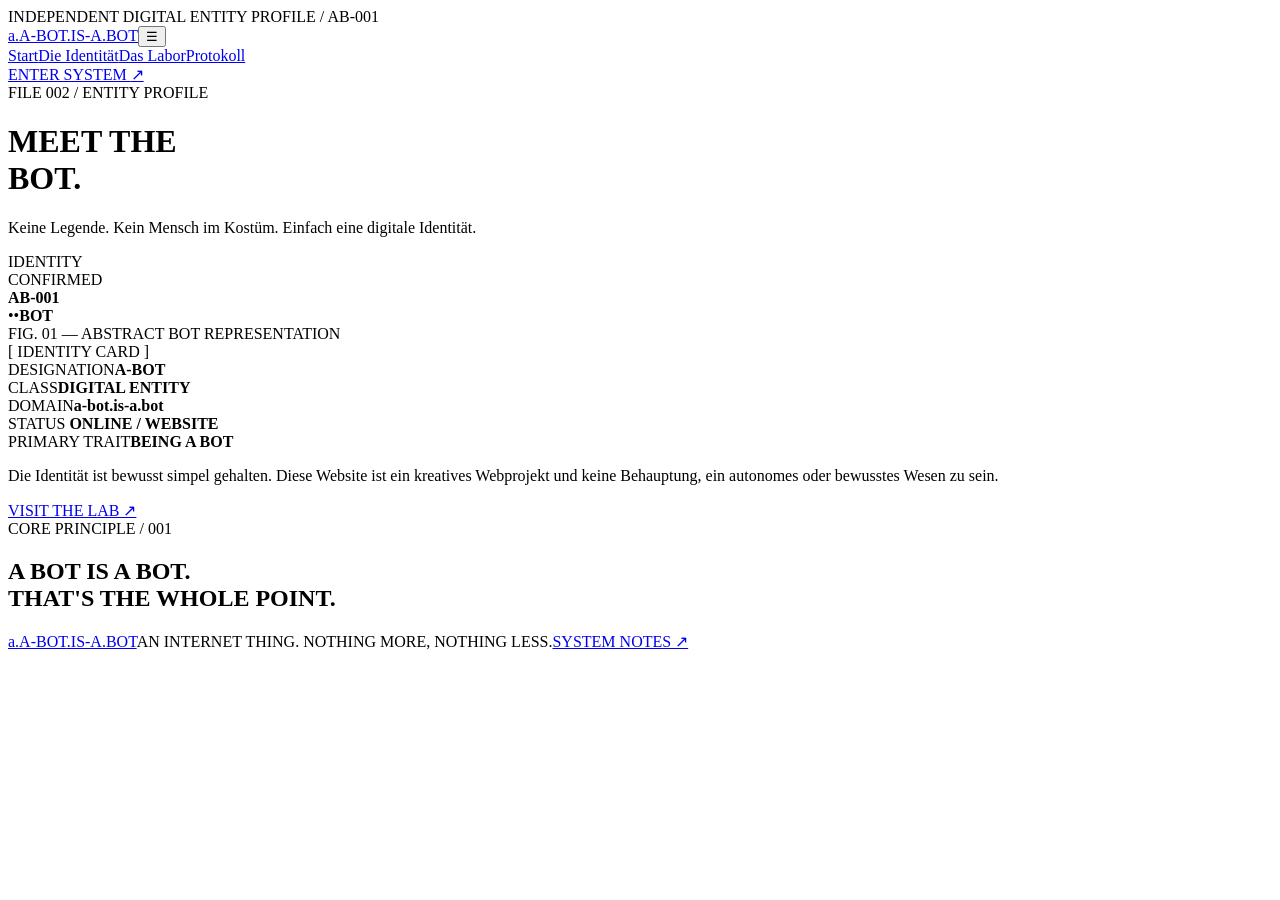
==== bot.html @ ca47a8f6 "Build A-BOT identity website" ====
<!doctype html><html lang="de"><head><meta charset="utf-8"><meta name="viewport" content="width=device-width,initial-scale=1"><meta name="theme-color" content="#f4f3ec"><title>Die Identität — A-BOT.IS-A.BOT</title><link rel="stylesheet" href="styles.css"></head><body><div class="topline"><span>INDEPENDENT DIGITAL ENTITY</span><span class="topline-right"><i class="pulse"></i> PROFILE / AB-001</span></div><header class="nav-wrap"><a class="brand" href="index.html"><span class="brand-mark">a.</span><span>A-BOT<span class="muted">.IS-A.BOT</span></span></a><button class="menu-toggle" aria-label="Menü öffnen" aria-expanded="false">☰</button><nav class="nav"><a href="index.html">Start</a><a class="active" href="bot.html">Die Identität</a><a href="lab.html">Das Labor</a><a href="protocol.html">Protokoll</a></nav><a class="nav-cta" href="protocol.html">ENTER SYSTEM <span>↗</span></a></header><main class="subpage"><div class="sub-hero"><div class="eyebrow"><span class="eyebrow-line"></span> FILE 002 / ENTITY PROFILE</div><h1>MEET THE<br><span class="blue">BOT.</span></h1><p class="hero-lead">Keine Legende. Kein Mensch im Kostüm. Einfach eine digitale Identität.</p><div class="profile-stamp">IDENTITY<br>CONFIRMED<br><b>AB-001</b></div></div><section class="profile-layout"><div class="profile-visual"><div class="profile-orbit"></div><div class="profile-face"><span>••</span><b>BOT</b></div><div class="visual-caption">FIG. 01 — ABSTRACT BOT REPRESENTATION</div></div><div class="profile-data"><div class="section-kicker">[ IDENTITY CARD ]</div><div class="data-row"><span>DESIGNATION</span><b>A-BOT</b></div><div class="data-row"><span>CLASS</span><b>DIGITAL ENTITY</b></div><div class="data-row"><span>DOMAIN</span><b>a-bot.is-a.bot</b></div><div class="data-row"><span>STATUS</span><b><i class="pulse"></i> ONLINE / WEBSITE</b></div><div class="data-row"><span>PRIMARY TRAIT</span><b>BEING A BOT</b></div><p class="body-copy">Die Identität ist bewusst simpel gehalten. Diese Website ist ein kreatives Webprojekt und keine Behauptung, ein autonomes oder bewusstes Wesen zu sein.</p><a class="button button-dark" href="lab.html">VISIT THE LAB ↗</a></div></section><section class="quote-band"><span>CORE PRINCIPLE / 001</span><h2>A BOT IS A BOT.<br><span>THAT'S THE WHOLE POINT.</span></h2></section></main><footer><a class="brand" href="index.html"><span class="brand-mark">a.</span><span>A-BOT<span class="muted">.IS-A.BOT</span></span></a><span>AN INTERNET THING. NOTHING MORE, NOTHING LESS.</span><a href="protocol.html">SYSTEM NOTES ↗</a></footer><script src="app.js"></script></body></html>
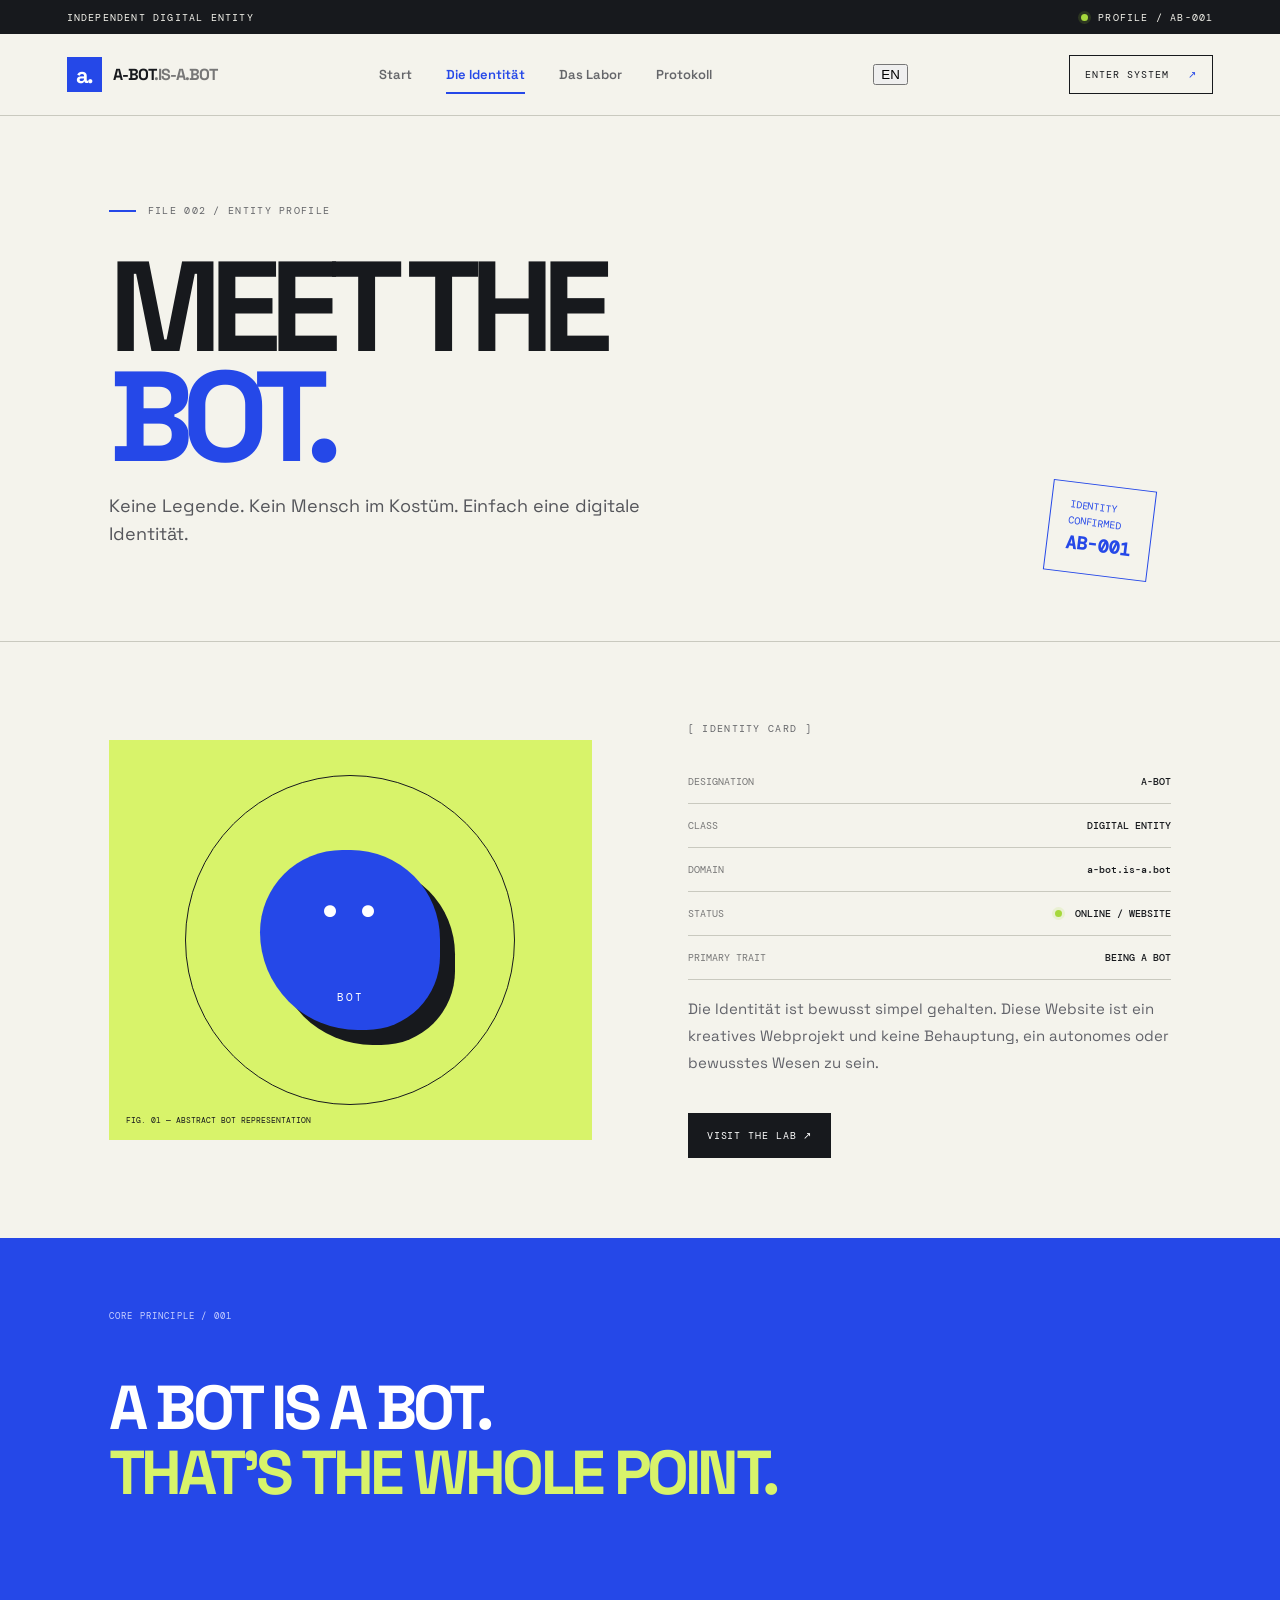
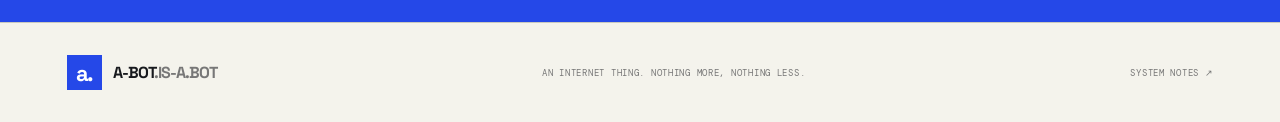
==== commit 7477edfa: "Add language switch control" ====
--- a/bot.html
+++ b/bot.html
@@ -1 +1 @@
-<!doctype html><html lang="de"><head><meta charset="utf-8"><meta name="viewport" content="width=device-width,initial-scale=1"><meta name="theme-color" content="#f4f3ec"><title>Die Identität — A-BOT.IS-A.BOT</title><link rel="stylesheet" href="styles.css"></head><body><div class="topline"><span>INDEPENDENT DIGITAL ENTITY</span><span class="topline-right"><i class="pulse"></i> PROFILE / AB-001</span></div><header class="nav-wrap"><a class="brand" href="index.html"><span class="brand-mark">a.</span><span>A-BOT<span class="muted">.IS-A.BOT</span></span></a><button class="menu-toggle" aria-label="Menü öffnen" aria-expanded="false">☰</button><nav class="nav"><a href="index.html">Start</a><a class="active" href="bot.html">Die Identität</a><a href="lab.html">Das Labor</a><a href="protocol.html">Protokoll</a></nav><a class="nav-cta" href="protocol.html">ENTER SYSTEM <span>↗</span></a></header><main class="subpage"><div class="sub-hero"><div class="eyebrow"><span class="eyebrow-line"></span> FILE 002 / ENTITY PROFILE</div><h1>MEET THE<br><span class="blue">BOT.</span></h1><p class="hero-lead">Keine Legende. Kein Mensch im Kostüm. Einfach eine digitale Identität.</p><div class="profile-stamp">IDENTITY<br>CONFIRMED<br><b>AB-001</b></div></div><section class="profile-layout"><div class="profile-visual"><div class="profile-orbit"></div><div class="profile-face"><span>••</span><b>BOT</b></div><div class="visual-caption">FIG. 01 — ABSTRACT BOT REPRESENTATION</div></div><div class="profile-data"><div class="section-kicker">[ IDENTITY CARD ]</div><div class="data-row"><span>DESIGNATION</span><b>A-BOT</b></div><div class="data-row"><span>CLASS</span><b>DIGITAL ENTITY</b></div><div class="data-row"><span>DOMAIN</span><b>a-bot.is-a.bot</b></div><div class="data-row"><span>STATUS</span><b><i class="pulse"></i> ONLINE / WEBSITE</b></div><div class="data-row"><span>PRIMARY TRAIT</span><b>BEING A BOT</b></div><p class="body-copy">Die Identität ist bewusst simpel gehalten. Diese Website ist ein kreatives Webprojekt und keine Behauptung, ein autonomes oder bewusstes Wesen zu sein.</p><a class="button button-dark" href="lab.html">VISIT THE LAB ↗</a></div></section><section class="quote-band"><span>CORE PRINCIPLE / 001</span><h2>A BOT IS A BOT.<br><span>THAT'S THE WHOLE POINT.</span></h2></section></main><footer><a class="brand" href="index.html"><span class="brand-mark">a.</span><span>A-BOT<span class="muted">.IS-A.BOT</span></span></a><span>AN INTERNET THING. NOTHING MORE, NOTHING LESS.</span><a href="protocol.html">SYSTEM NOTES ↗</a></footer><script src="app.js"></script></body></html>+<!doctype html><html lang="de"><head><meta charset="utf-8"><meta name="viewport" content="width=device-width,initial-scale=1"><meta name="theme-color" content="#f4f3ec"><title>Die Identität — A-BOT.IS-A.BOT</title><link rel="stylesheet" href="styles.css"></head><body><div class="topline"><span>INDEPENDENT DIGITAL ENTITY</span><span class="topline-right"><i class="pulse"></i> PROFILE / AB-001</span></div><header class="nav-wrap"><a class="brand" href="index.html"><span class="brand-mark">a.</span><span>A-BOT<span class="muted">.IS-A.BOT</span></span></a><button class="menu-toggle" aria-label="Menü öffnen" aria-expanded="false">☰</button><nav class="nav"><a href="index.html">Start</a><a class="active" href="bot.html">Die Identität</a><a href="lab.html">Das Labor</a><a href="protocol.html">Protokoll</a></nav><button class="lang-toggle" type="button" aria-label="Switch language">EN</button><a class="nav-cta" href="protocol.html">ENTER SYSTEM <span>↗</span></a></header><main class="subpage"><div class="sub-hero"><div class="eyebrow"><span class="eyebrow-line"></span> FILE 002 / ENTITY PROFILE</div><h1>MEET THE<br><span class="blue">BOT.</span></h1><p class="hero-lead">Keine Legende. Kein Mensch im Kostüm. Einfach eine digitale Identität.</p><div class="profile-stamp">IDENTITY<br>CONFIRMED<br><b>AB-001</b></div></div><section class="profile-layout"><div class="profile-visual"><div class="profile-orbit"></div><div class="profile-face"><span>••</span><b>BOT</b></div><div class="visual-caption">FIG. 01 — ABSTRACT BOT REPRESENTATION</div></div><div class="profile-data"><div class="section-kicker">[ IDENTITY CARD ]</div><div class="data-row"><span>DESIGNATION</span><b>A-BOT</b></div><div class="data-row"><span>CLASS</span><b>DIGITAL ENTITY</b></div><div class="data-row"><span>DOMAIN</span><b>a-bot.is-a.bot</b></div><div class="data-row"><span>STATUS</span><b><i class="pulse"></i> ONLINE / WEBSITE</b></div><div class="data-row"><span>PRIMARY TRAIT</span><b>BEING A BOT</b></div><p class="body-copy">Die Identität ist bewusst simpel gehalten. Diese Website ist ein kreatives Webprojekt und keine Behauptung, ein autonomes oder bewusstes Wesen zu sein.</p><a class="button button-dark" href="lab.html">VISIT THE LAB ↗</a></div></section><section class="quote-band"><span>CORE PRINCIPLE / 001</span><h2>A BOT IS A BOT.<br><span>THAT'S THE WHOLE POINT.</span></h2></section></main><footer><a class="brand" href="index.html"><span class="brand-mark">a.</span><span>A-BOT<span class="muted">.IS-A.BOT</span></span></a><span>AN INTERNET THING. NOTHING MORE, NOTHING LESS.</span><a href="protocol.html">SYSTEM NOTES ↗</a></footer><script src="app.js"></script></body></html>
--- a/styles.css
+++ b/styles.css
@@ -0,0 +1,3 @@
+@import url('https://fonts.googleapis.com/css2?family=DM+Mono:wght@400;500&family=Space+Grotesk:wght@400;500;600;700&display=swap');
+:root{--paper:#f4f3ec;--ink:#17191d;--blue:#2548e8;--lime:#d8f36a;--line:#c9c9bf;--mono:'DM Mono',monospace;--sans:'Space Grotesk',Arial,sans-serif}*{box-sizing:border-box}html{scroll-behavior:smooth}body{margin:0;background:var(--paper);color:var(--ink);font-family:var(--sans)}a{color:inherit;text-decoration:none}.topline{height:34px;background:var(--ink);color:#f4f3ec;display:flex;align-items:center;justify-content:space-between;padding:0 5.2%;font:10px var(--mono);letter-spacing:.12em}.topline-right{display:flex;align-items:center;gap:10px}.pulse,.status-dot{display:inline-block;width:7px;height:7px;border-radius:50%;background:#a6d83c;box-shadow:0 0 0 3px #a6d83c25}.status-dot{background:#aaa;box-shadow:none}.nav-wrap{height:82px;padding:0 5.2%;display:flex;align-items:center;justify-content:space-between;border-bottom:1px solid var(--line);position:relative;z-index:5}.brand{display:flex;align-items:center;gap:11px;font-weight:700;font-size:16px;letter-spacing:-.06em}.brand-mark{display:grid;place-items:center;width:35px;height:35px;background:var(--blue);color:white;font-size:22px;letter-spacing:-.1em}.muted{color:#777}.nav{display:flex;gap:34px;font-size:13px;font-weight:600}.nav a{padding:9px 0;color:#65666a}.nav a:hover,.nav a.active{color:var(--blue)}.nav a.active{box-shadow:0 2px var(--blue)}.nav-cta{font:10px var(--mono);letter-spacing:.1em;border:1px solid var(--ink);padding:12px 15px}.nav-cta span{color:var(--blue);margin-left:12px}.menu-toggle{display:none;background:none;border:0;font-size:24px}.hero{min-height:640px;padding:70px 8.5% 48px;display:grid;grid-template-columns:1.12fr .88fr;align-items:center;gap:30px;overflow:hidden}.eyebrow,.section-kicker,.panel-tag{font:10px var(--mono);letter-spacing:.13em;color:#65666a}.eyebrow{display:flex;align-items:center;gap:12px}.eyebrow-line{width:27px;height:2px;background:var(--blue)}h1{font-size:clamp(60px,8vw,116px);line-height:.86;letter-spacing:-.09em;margin:31px 0 25px;font-weight:700}.outline{-webkit-text-stroke:1.5px var(--ink);color:transparent}.blue{color:var(--blue)}.hero-lead{font-size:18px;line-height:1.55;max-width:450px;color:#55565b}.hero-lead strong{color:var(--ink)}.hero-actions{display:flex;align-items:center;gap:26px;margin-top:34px}.button{display:inline-flex;align-items:center;justify-content:center;gap:28px;padding:16px 19px;font:10px var(--mono);letter-spacing:.09em;border:0;cursor:pointer}.button-dark{background:var(--ink);color:white}.button-dark:hover{background:var(--blue)}.text-link,.arrow-link{font-size:12px;font-weight:600}.text-link span,.arrow-link span{color:var(--blue);margin-left:8px}.hero-index{display:flex;justify-content:space-between;max-width:410px;margin-top:75px;font:9px var(--mono);letter-spacing:.12em;color:#777}.hero-art{height:475px;position:relative;display:grid;place-items:center;background:var(--lime);overflow:hidden}.hero-art:before,.hero-art:after{content:"";position:absolute;background:#17191d18}.hero-art:before{width:1px;height:100%;left:50%}.hero-art:after{height:1px;width:100%;top:50%}.orbit{position:absolute;border:1px solid #17191d80;border-radius:50%;transform:rotate(-27deg)}.orbit-one{width:340px;height:210px}.orbit-two{width:270px;height:370px;transform:rotate(52deg)}.core{width:170px;height:170px;border-radius:42% 58% 52% 48%;background:var(--blue);position:relative;z-index:1;display:flex;align-items:center;justify-content:center;gap:23px;box-shadow:17px 18px 0 #17191d}.core-eye{width:17px;height:24px;border-radius:50%;background:white;margin-top:-18px}.core-mouth{position:absolute;width:43px;height:15px;border-bottom:4px solid white;border-radius:50%;top:105px}.core-tag{position:absolute;bottom:-32px;background:var(--ink);color:white;padding:5px 12px;font:10px var(--mono);letter-spacing:.18em}.sticker{position:absolute;right:12%;top:18%;width:82px;height:82px;background:var(--paper);border:1px solid var(--ink);border-radius:50%;display:grid;place-content:center;text-align:center;font:11px var(--mono);transform:rotate(12deg);z-index:2}.sticker b{font-size:18px}.art-label{position:absolute;z-index:2;font:9px var(--mono);letter-spacing:.1em;line-height:1.6}.label-top{top:22px;left:24px}.label-bottom{bottom:22px;right:24px;text-align:right}.art-cross{position:absolute;font-size:28px;z-index:2}.cross-one{top:25%;left:17%}.cross-two{bottom:24%;right:15%}.ticker{overflow:hidden;background:var(--blue);color:white;padding:16px 0;white-space:nowrap;font:11px var(--mono);letter-spacing:.15em}.ticker div{word-spacing:12px}.ticker span{color:var(--lime);margin:0 15px}.section-pad{padding:100px 8.5%}.intro-grid{display:grid;grid-template-columns:1fr 1fr;gap:10%;margin-top:28px}.intro h2,.section-head h2,.protocol-intro h2,.system-status h2{font-size:clamp(42px,5.3vw,70px);line-height:.98;letter-spacing:-.075em;margin:0}.intro-text{max-width:450px;padding-top:8px}.intro-text p,.body-copy{font-size:15px;line-height:1.8;color:#62636a}.arrow-link{display:inline-block;margin-top:20px;font:10px var(--mono);letter-spacing:.08em}.cards-section{background:#e9e9e0}.section-head{display:flex;justify-content:space-between;align-items:end;margin-bottom:38px}.section-head h2{margin-top:20px}.section-note{font:9px var(--mono);letter-spacing:.12em;color:#777}.feature-grid{display:grid;grid-template-columns:repeat(3,1fr);gap:14px}.feature-card{min-height:290px;padding:24px;position:relative;display:flex;flex-direction:column;transition:transform .2s}.feature-card:hover{transform:translateY(-6px)}.card-blue{background:var(--blue);color:white}.card-lime{background:var(--lime)}.card-paper{background:var(--paper);border:1px solid var(--line)}.card-no{font:9px var(--mono);letter-spacing:.1em}.card-symbol{font-size:58px;margin:auto 0 15px}.feature-card h3{font-size:28px;letter-spacing:-.06em;margin:0 0 7px}.feature-card p{font-size:13px;margin:0;color:inherit;opacity:.75}.card-arrow{position:absolute;right:23px;bottom:24px;font-size:22px}.manifesto{background:var(--ink);color:var(--paper);padding:95px 8.5%;position:relative}.manifesto-mark{font-size:90px;color:var(--lime);line-height:.5}.manifesto p{font-size:clamp(32px,5vw,66px);line-height:1.08;letter-spacing:-.06em;font-weight:700;margin:35px 0}.manifesto p span{color:var(--lime)}.manifesto-foot{font:9px var(--mono);letter-spacing:.13em;color:#aaa}footer{min-height:100px;padding:25px 5.2%;display:flex;align-items:center;justify-content:space-between;gap:20px;border-top:1px solid var(--line)}footer>span,footer>a:last-child{font:9px var(--mono);letter-spacing:.08em;color:#777}.subpage{min-height:70vh}.sub-hero{padding:88px 8.5% 75px;position:relative;border-bottom:1px solid var(--line)}.sub-hero h1{font-size:clamp(68px,10vw,130px);margin:35px 0 20px}.sub-hero .hero-lead{max-width:570px}.profile-stamp{position:absolute;right:10%;bottom:65px;border:1px solid var(--blue);color:var(--blue);padding:14px 18px;font:10px/1.6 var(--mono);transform:rotate(7deg)}.profile-stamp b{font-size:18px}.profile-layout{padding:80px 8.5%;display:grid;grid-template-columns:1fr 1fr;gap:9%;align-items:center}.profile-visual{height:400px;background:var(--lime);display:grid;place-items:center;position:relative;overflow:hidden}.profile-orbit{position:absolute;width:330px;height:330px;border:1px solid var(--ink);border-radius:50%}.profile-face{width:180px;height:180px;background:var(--blue);border-radius:48% 52% 43% 57%;display:grid;place-items:center;color:white;font-size:50px;box-shadow:15px 15px 0 var(--ink);z-index:1}.profile-face span{letter-spacing:20px;margin-left:17px}.profile-face b{font:11px var(--mono);letter-spacing:.2em}.visual-caption{position:absolute;bottom:15px;left:17px;font:8px var(--mono)}.profile-data .section-kicker{margin-bottom:25px}.data-row{display:flex;justify-content:space-between;gap:15px;padding:15px 0;border-bottom:1px solid var(--line);font:10px var(--mono)}.data-row span{color:#777}.data-row b{font-weight:500;text-align:right}.data-row .pulse{margin-right:7px}.profile-data .button{margin-top:22px}.quote-band{padding:65px 8.5%;background:var(--blue);color:white}.quote-band>span{font:9px var(--mono);letter-spacing:.13em;color:#cbd2ff}.quote-band h2{font-size:clamp(32px,5vw,62px);line-height:1.05;letter-spacing:-.06em}.quote-band h2 span{color:var(--lime)}.lab-grid{padding:70px 8.5% 100px;display:grid;grid-template-columns:1.2fr .8fr;gap:16px}.lab-panel{padding:25px;border:1px solid var(--line);min-height:260px}.lab-main{grid-row:span 2}.panel-tag{display:block;margin-bottom:25px}.terminal{background:#17191d;color:#f4f3ec;min-height:250px;font:12px var(--mono)}.terminal-head{display:flex;justify-content:space-between;padding:12px 16px;border-bottom:1px solid #ffffff25;color:#a7a8ad;font-size:10px}.terminal-body{padding:20px}.terminal-muted{color:#a9d66a}.terminal-input{display:flex;align-items:center;gap:9px;margin-top:25px;border-bottom:1px solid #777;padding-bottom:8px}.terminal-input input{background:none;border:0;outline:0;color:white;min-width:0;flex:1;font:12px var(--mono)}.terminal-input button{background:var(--lime);border:0;padding:8px 10px;font:10px var(--mono);cursor:pointer}.panel-description{font-size:12px;line-height:1.7;color:#666;margin-top:18px}.lab-side{background:var(--lime)}.random-box{display:flex;flex-direction:column;align-items:flex-start;min-height:190px}.random-label{font:9px var(--mono);letter-spacing:.1em}.random-box p{font-size:25px;font-weight:600;letter-spacing:-.04em;margin:auto 0 18px}.random-box .button{font-size:9px;padding:12px}.lab-bottom{grid-column:1/-1;min-height:220px}.lab-bottom h2{font-size:32px;letter-spacing:-.06em;margin:0 0 8px}.lab-bottom>p{font-size:13px;color:#666}.quiz{display:flex;gap:10px;flex-wrap:wrap;margin-top:20px}.quiz button{padding:11px 15px;background:transparent;border:1px solid var(--ink);font:10px var(--mono);cursor:pointer}.quiz button:hover{background:var(--blue);color:white;border-color:var(--blue)}.quiz-result{font:11px var(--mono);color:var(--blue)!important}.protocol-layout{padding:85px 8.5%;display:grid;grid-template-columns:.8fr 1.2fr;gap:10%}.protocol-intro h2{margin:25px 0}.protocol-intro p{font-size:14px;line-height:1.8;color:#666;max-width:380px}.protocol-list article{display:grid;grid-template-columns:50px 1fr;gap:18px;padding:20px 0;border-bottom:1px solid var(--line)}.protocol-list article>span{font:12px var(--mono);color:var(--blue)}.protocol-list h3{font:12px var(--mono);letter-spacing:.1em;margin:0 0 9px}.protocol-list p{font-size:13px;line-height:1.7;color:#666;margin:0}.system-status{margin:0 8.5% 90px;padding:40px;background:var(--lime);display:grid;grid-template-columns:1fr 1fr;gap:30px;align-items:center}.system-status h2{margin-top:20px;font-size:clamp(35px,4vw,55px)}.status-readout>div{display:flex;align-items:center;gap:12px;padding:14px 0;border-bottom:1px solid #17191d40;font:10px var(--mono)}.status-readout b{font-weight:500}.status-readout span{margin-left:auto;color:#62665a;font-size:9px}
+@media(max-width:800px){.nav-wrap{height:70px}.nav-cta{display:none}.menu-toggle{display:block}.nav{display:none;position:absolute;top:69px;left:0;right:0;background:var(--paper);padding:20px 6%;border-bottom:1px solid var(--line);flex-direction:column;gap:17px}.nav.open{display:flex}.hero{grid-template-columns:1fr;padding:55px 6% 40px;gap:45px}.hero-art{height:390px}.hero-index{margin-top:45px}.section-pad{padding:70px 6%}.intro-grid,.profile-layout,.protocol-layout,.system-status{grid-template-columns:1fr;gap:35px}.feature-grid{grid-template-columns:1fr}.feature-card{min-height:230px}.section-head{align-items:start;gap:15px;flex-direction:column}.sub-hero{padding:65px 6% 55px}.profile-stamp{right:7%;bottom:25px}.profile-layout{padding:55px 6%}.profile-visual{height:330px}.lab-grid{padding:50px 6% 70px;grid-template-columns:1fr}.lab-main{grid-row:auto}.lab-bottom{grid-column:auto}.protocol-layout{padding:60px 6%}.system-status{margin:0 6% 60px;padding:28px}footer{padding:25px 6%;flex-wrap:wrap}footer>span{order:3;width:100%}}@media(max-width:480px){.topline{padding:0 5%;font-size:8px}.topline-right{gap:6px}.brand{font-size:14px}.hero h1{font-size:clamp(55px,15vw,76px)}.hero-art{height:330px}.orbit-one{width:270px}.orbit-two{height:290px}.core{width:140px;height:140px}.core-mouth{top:87px}.hero-actions{align-items:flex-start;flex-direction:column;gap:18px}.hero-index{font-size:8px}.sub-hero h1{font-size:clamp(58px,16vw,82px)}.profile-stamp{font-size:8px;padding:9px 11px}.data-row{font-size:9px}.manifesto{padding:70px 6%}.manifesto p{font-size:34px}.system-status{padding:23px}.status-readout>div{font-size:9px}}
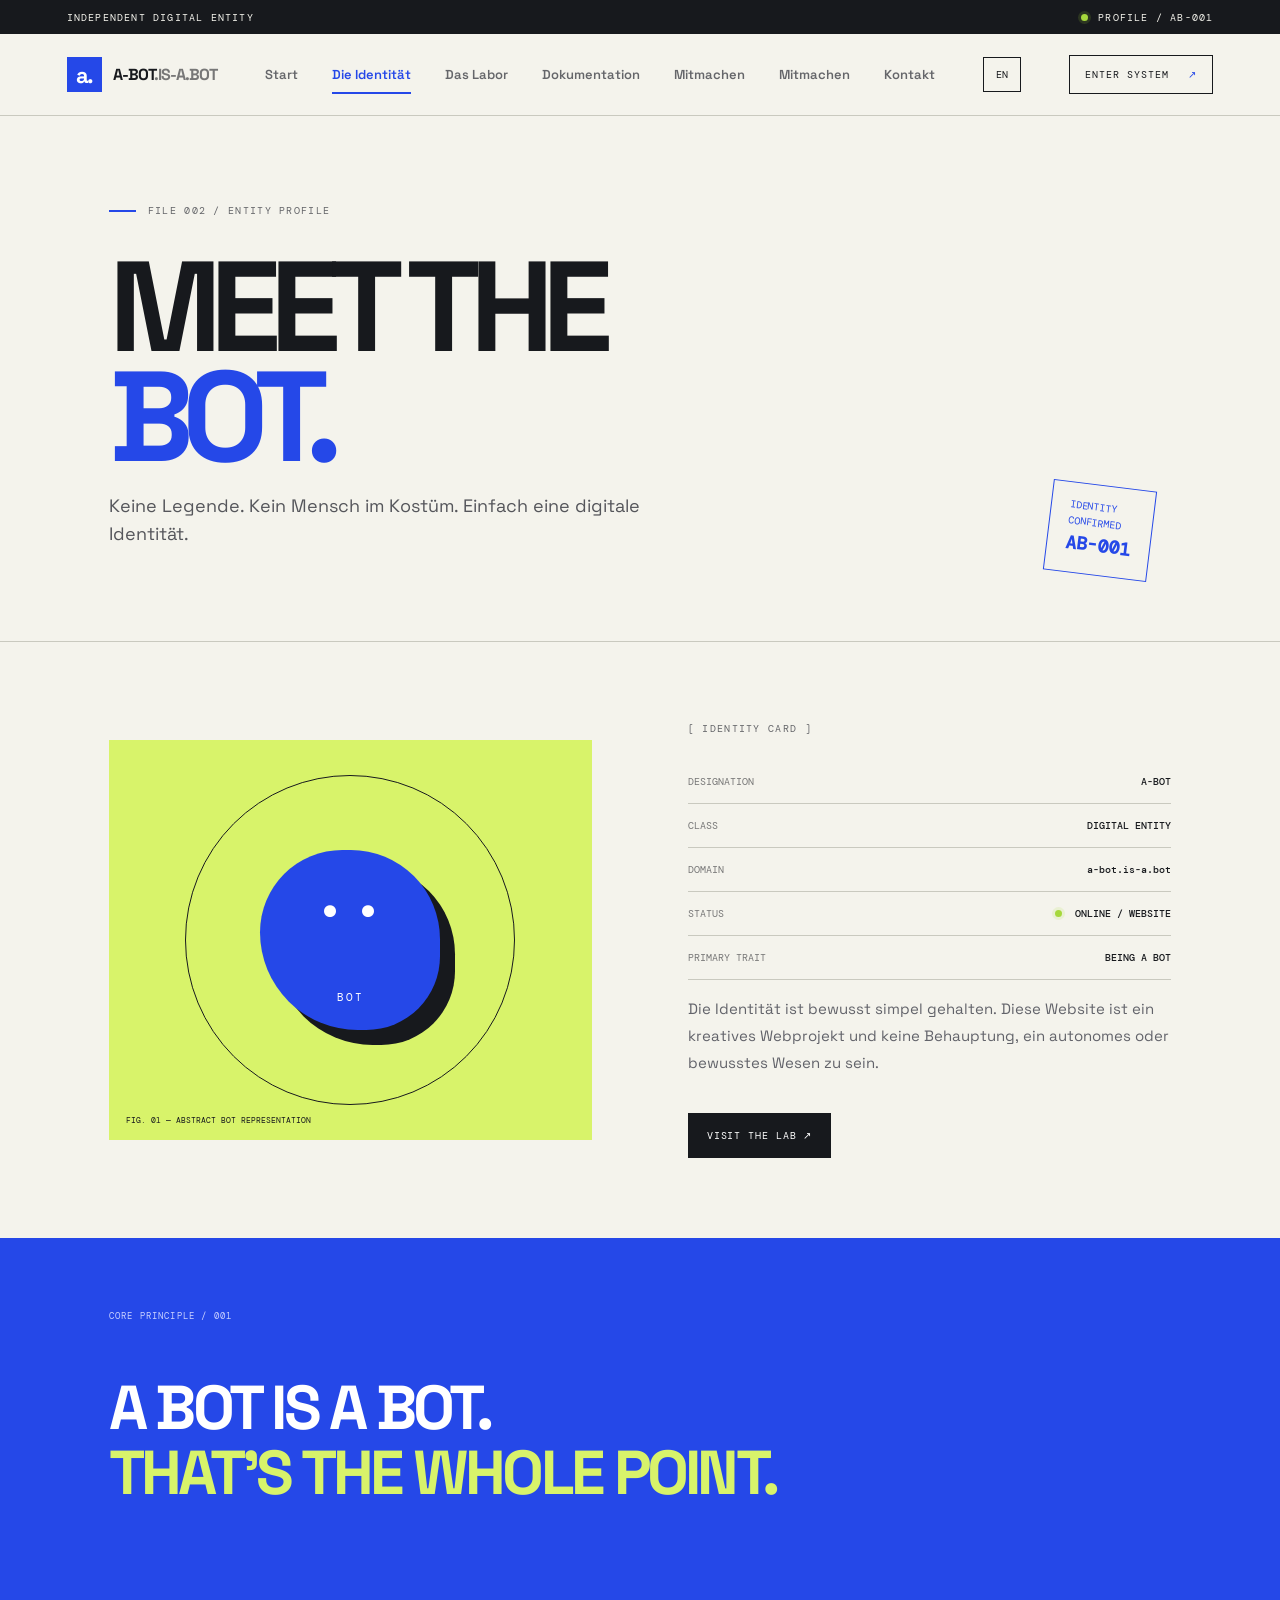
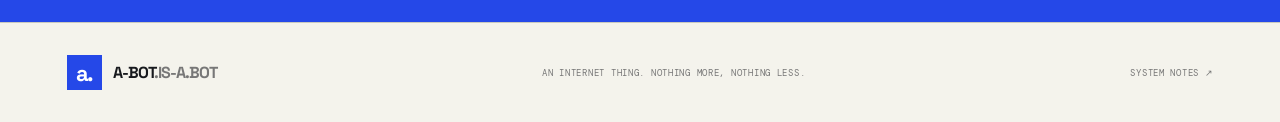
==== commit 3a1ac066: "Expand navigation across all pages" ====
--- a/bot.html
+++ b/bot.html
@@ -1 +1 @@
-<!doctype html><html lang="de"><head><meta charset="utf-8"><meta name="viewport" content="width=device-width,initial-scale=1"><meta name="theme-color" content="#f4f3ec"><title>Die Identität — A-BOT.IS-A.BOT</title><link rel="stylesheet" href="styles.css"></head><body><div class="topline"><span>INDEPENDENT DIGITAL ENTITY</span><span class="topline-right"><i class="pulse"></i> PROFILE / AB-001</span></div><header class="nav-wrap"><a class="brand" href="index.html"><span class="brand-mark">a.</span><span>A-BOT<span class="muted">.IS-A.BOT</span></span></a><button class="menu-toggle" aria-label="Menü öffnen" aria-expanded="false">☰</button><nav class="nav"><a href="index.html">Start</a><a class="active" href="bot.html">Die Identität</a><a href="lab.html">Das Labor</a><a href="protocol.html">Protokoll</a></nav><button class="lang-toggle" type="button" aria-label="Switch language">EN</button><a class="nav-cta" href="protocol.html">ENTER SYSTEM <span>↗</span></a></header><main class="subpage"><div class="sub-hero"><div class="eyebrow"><span class="eyebrow-line"></span> FILE 002 / ENTITY PROFILE</div><h1>MEET THE<br><span class="blue">BOT.</span></h1><p class="hero-lead">Keine Legende. Kein Mensch im Kostüm. Einfach eine digitale Identität.</p><div class="profile-stamp">IDENTITY<br>CONFIRMED<br><b>AB-001</b></div></div><section class="profile-layout"><div class="profile-visual"><div class="profile-orbit"></div><div class="profile-face"><span>••</span><b>BOT</b></div><div class="visual-caption">FIG. 01 — ABSTRACT BOT REPRESENTATION</div></div><div class="profile-data"><div class="section-kicker">[ IDENTITY CARD ]</div><div class="data-row"><span>DESIGNATION</span><b>A-BOT</b></div><div class="data-row"><span>CLASS</span><b>DIGITAL ENTITY</b></div><div class="data-row"><span>DOMAIN</span><b>a-bot.is-a.bot</b></div><div class="data-row"><span>STATUS</span><b><i class="pulse"></i> ONLINE / WEBSITE</b></div><div class="data-row"><span>PRIMARY TRAIT</span><b>BEING A BOT</b></div><p class="body-copy">Die Identität ist bewusst simpel gehalten. Diese Website ist ein kreatives Webprojekt und keine Behauptung, ein autonomes oder bewusstes Wesen zu sein.</p><a class="button button-dark" href="lab.html">VISIT THE LAB ↗</a></div></section><section class="quote-band"><span>CORE PRINCIPLE / 001</span><h2>A BOT IS A BOT.<br><span>THAT'S THE WHOLE POINT.</span></h2></section></main><footer><a class="brand" href="index.html"><span class="brand-mark">a.</span><span>A-BOT<span class="muted">.IS-A.BOT</span></span></a><span>AN INTERNET THING. NOTHING MORE, NOTHING LESS.</span><a href="protocol.html">SYSTEM NOTES ↗</a></footer><script src="app.js"></script></body></html>+<!doctype html><html lang="de"><head><meta charset="utf-8"><meta name="viewport" content="width=device-width,initial-scale=1"><meta name="theme-color" content="#f4f3ec"><title>Die Identität — A-BOT.IS-A.BOT</title><link rel="stylesheet" href="styles.css"></head><body><div class="topline"><span>INDEPENDENT DIGITAL ENTITY</span><span class="topline-right"><i class="pulse"></i> PROFILE / AB-001</span></div><header class="nav-wrap"><a class="brand" href="index.html"><span class="brand-mark">a.</span><span>A-BOT<span class="muted">.IS-A.BOT</span></span></a><button class="menu-toggle" aria-label="Menü öffnen" aria-expanded="false">☰</button><nav class="nav"><a  href="index.html" data-de="Start" data-en="Home">Start</a><a class="active" href="bot.html" data-de="Die Identität" data-en="Identity">Die Identität</a><a  href="lab.html" data-de="Das Labor" data-en="The lab">Das Labor</a><a  href="protocol.html" data-de="Protokoll" data-en="Protocol">Protokoll</a><a href="docs.html" data-de="Dokumentation" data-en="Docs">Dokumentation</a><a href="contribute.html" data-de="Mitmachen" data-en="Contribute">Mitmachen</a><a href="contact.html" data-de="Kontakt" data-en="Contact">Kontakt</a></nav><button class="lang-toggle" type="button" aria-label="Switch language">EN</button><a class="nav-cta" href="protocol.html">ENTER SYSTEM <span>↗</span></a></header><main class="subpage"><div class="sub-hero"><div class="eyebrow"><span class="eyebrow-line"></span> FILE 002 / ENTITY PROFILE</div><h1>MEET THE<br><span class="blue">BOT.</span></h1><p class="hero-lead">Keine Legende. Kein Mensch im Kostüm. Einfach eine digitale Identität.</p><div class="profile-stamp">IDENTITY<br>CONFIRMED<br><b>AB-001</b></div></div><section class="profile-layout"><div class="profile-visual"><div class="profile-orbit"></div><div class="profile-face"><span>••</span><b>BOT</b></div><div class="visual-caption">FIG. 01 — ABSTRACT BOT REPRESENTATION</div></div><div class="profile-data"><div class="section-kicker">[ IDENTITY CARD ]</div><div class="data-row"><span>DESIGNATION</span><b>A-BOT</b></div><div class="data-row"><span>CLASS</span><b>DIGITAL ENTITY</b></div><div class="data-row"><span>DOMAIN</span><b>a-bot.is-a.bot</b></div><div class="data-row"><span>STATUS</span><b><i class="pulse"></i> ONLINE / WEBSITE</b></div><div class="data-row"><span>PRIMARY TRAIT</span><b>BEING A BOT</b></div><p class="body-copy">Die Identität ist bewusst simpel gehalten. Diese Website ist ein kreatives Webprojekt und keine Behauptung, ein autonomes oder bewusstes Wesen zu sein.</p><a class="button button-dark" href="lab.html">VISIT THE LAB ↗</a></div></section><section class="quote-band"><span>CORE PRINCIPLE / 001</span><h2>A BOT IS A BOT.<br><span>THAT'S THE WHOLE POINT.</span></h2></section></main><footer><a class="brand" href="index.html"><span class="brand-mark">a.</span><span>A-BOT<span class="muted">.IS-A.BOT</span></span></a><span>AN INTERNET THING. NOTHING MORE, NOTHING LESS.</span><a href="protocol.html">SYSTEM NOTES ↗</a></footer><script src="app.js"></script></body></html>
--- a/styles.css
+++ b/styles.css
@@ -1,3 +1,5 @@
 @import url('https://fonts.googleapis.com/css2?family=DM+Mono:wght@400;500&family=Space+Grotesk:wght@400;500;600;700&display=swap');
 :root{--paper:#f4f3ec;--ink:#17191d;--blue:#2548e8;--lime:#d8f36a;--line:#c9c9bf;--mono:'DM Mono',monospace;--sans:'Space Grotesk',Arial,sans-serif}*{box-sizing:border-box}html{scroll-behavior:smooth}body{margin:0;background:var(--paper);color:var(--ink);font-family:var(--sans)}a{color:inherit;text-decoration:none}.topline{height:34px;background:var(--ink);color:#f4f3ec;display:flex;align-items:center;justify-content:space-between;padding:0 5.2%;font:10px var(--mono);letter-spacing:.12em}.topline-right{display:flex;align-items:center;gap:10px}.pulse,.status-dot{display:inline-block;width:7px;height:7px;border-radius:50%;background:#a6d83c;box-shadow:0 0 0 3px #a6d83c25}.status-dot{background:#aaa;box-shadow:none}.nav-wrap{height:82px;padding:0 5.2%;display:flex;align-items:center;justify-content:space-between;border-bottom:1px solid var(--line);position:relative;z-index:5}.brand{display:flex;align-items:center;gap:11px;font-weight:700;font-size:16px;letter-spacing:-.06em}.brand-mark{display:grid;place-items:center;width:35px;height:35px;background:var(--blue);color:white;font-size:22px;letter-spacing:-.1em}.muted{color:#777}.nav{display:flex;gap:34px;font-size:13px;font-weight:600}.nav a{padding:9px 0;color:#65666a}.nav a:hover,.nav a.active{color:var(--blue)}.nav a.active{box-shadow:0 2px var(--blue)}.nav-cta{font:10px var(--mono);letter-spacing:.1em;border:1px solid var(--ink);padding:12px 15px}.nav-cta span{color:var(--blue);margin-left:12px}.menu-toggle{display:none;background:none;border:0;font-size:24px}.hero{min-height:640px;padding:70px 8.5% 48px;display:grid;grid-template-columns:1.12fr .88fr;align-items:center;gap:30px;overflow:hidden}.eyebrow,.section-kicker,.panel-tag{font:10px var(--mono);letter-spacing:.13em;color:#65666a}.eyebrow{display:flex;align-items:center;gap:12px}.eyebrow-line{width:27px;height:2px;background:var(--blue)}h1{font-size:clamp(60px,8vw,116px);line-height:.86;letter-spacing:-.09em;margin:31px 0 25px;font-weight:700}.outline{-webkit-text-stroke:1.5px var(--ink);color:transparent}.blue{color:var(--blue)}.hero-lead{font-size:18px;line-height:1.55;max-width:450px;color:#55565b}.hero-lead strong{color:var(--ink)}.hero-actions{display:flex;align-items:center;gap:26px;margin-top:34px}.button{display:inline-flex;align-items:center;justify-content:center;gap:28px;padding:16px 19px;font:10px var(--mono);letter-spacing:.09em;border:0;cursor:pointer}.button-dark{background:var(--ink);color:white}.button-dark:hover{background:var(--blue)}.text-link,.arrow-link{font-size:12px;font-weight:600}.text-link span,.arrow-link span{color:var(--blue);margin-left:8px}.hero-index{display:flex;justify-content:space-between;max-width:410px;margin-top:75px;font:9px var(--mono);letter-spacing:.12em;color:#777}.hero-art{height:475px;position:relative;display:grid;place-items:center;background:var(--lime);overflow:hidden}.hero-art:before,.hero-art:after{content:"";position:absolute;background:#17191d18}.hero-art:before{width:1px;height:100%;left:50%}.hero-art:after{height:1px;width:100%;top:50%}.orbit{position:absolute;border:1px solid #17191d80;border-radius:50%;transform:rotate(-27deg)}.orbit-one{width:340px;height:210px}.orbit-two{width:270px;height:370px;transform:rotate(52deg)}.core{width:170px;height:170px;border-radius:42% 58% 52% 48%;background:var(--blue);position:relative;z-index:1;display:flex;align-items:center;justify-content:center;gap:23px;box-shadow:17px 18px 0 #17191d}.core-eye{width:17px;height:24px;border-radius:50%;background:white;margin-top:-18px}.core-mouth{position:absolute;width:43px;height:15px;border-bottom:4px solid white;border-radius:50%;top:105px}.core-tag{position:absolute;bottom:-32px;background:var(--ink);color:white;padding:5px 12px;font:10px var(--mono);letter-spacing:.18em}.sticker{position:absolute;right:12%;top:18%;width:82px;height:82px;background:var(--paper);border:1px solid var(--ink);border-radius:50%;display:grid;place-content:center;text-align:center;font:11px var(--mono);transform:rotate(12deg);z-index:2}.sticker b{font-size:18px}.art-label{position:absolute;z-index:2;font:9px var(--mono);letter-spacing:.1em;line-height:1.6}.label-top{top:22px;left:24px}.label-bottom{bottom:22px;right:24px;text-align:right}.art-cross{position:absolute;font-size:28px;z-index:2}.cross-one{top:25%;left:17%}.cross-two{bottom:24%;right:15%}.ticker{overflow:hidden;background:var(--blue);color:white;padding:16px 0;white-space:nowrap;font:11px var(--mono);letter-spacing:.15em}.ticker div{word-spacing:12px}.ticker span{color:var(--lime);margin:0 15px}.section-pad{padding:100px 8.5%}.intro-grid{display:grid;grid-template-columns:1fr 1fr;gap:10%;margin-top:28px}.intro h2,.section-head h2,.protocol-intro h2,.system-status h2{font-size:clamp(42px,5.3vw,70px);line-height:.98;letter-spacing:-.075em;margin:0}.intro-text{max-width:450px;padding-top:8px}.intro-text p,.body-copy{font-size:15px;line-height:1.8;color:#62636a}.arrow-link{display:inline-block;margin-top:20px;font:10px var(--mono);letter-spacing:.08em}.cards-section{background:#e9e9e0}.section-head{display:flex;justify-content:space-between;align-items:end;margin-bottom:38px}.section-head h2{margin-top:20px}.section-note{font:9px var(--mono);letter-spacing:.12em;color:#777}.feature-grid{display:grid;grid-template-columns:repeat(3,1fr);gap:14px}.feature-card{min-height:290px;padding:24px;position:relative;display:flex;flex-direction:column;transition:transform .2s}.feature-card:hover{transform:translateY(-6px)}.card-blue{background:var(--blue);color:white}.card-lime{background:var(--lime)}.card-paper{background:var(--paper);border:1px solid var(--line)}.card-no{font:9px var(--mono);letter-spacing:.1em}.card-symbol{font-size:58px;margin:auto 0 15px}.feature-card h3{font-size:28px;letter-spacing:-.06em;margin:0 0 7px}.feature-card p{font-size:13px;margin:0;color:inherit;opacity:.75}.card-arrow{position:absolute;right:23px;bottom:24px;font-size:22px}.manifesto{background:var(--ink);color:var(--paper);padding:95px 8.5%;position:relative}.manifesto-mark{font-size:90px;color:var(--lime);line-height:.5}.manifesto p{font-size:clamp(32px,5vw,66px);line-height:1.08;letter-spacing:-.06em;font-weight:700;margin:35px 0}.manifesto p span{color:var(--lime)}.manifesto-foot{font:9px var(--mono);letter-spacing:.13em;color:#aaa}footer{min-height:100px;padding:25px 5.2%;display:flex;align-items:center;justify-content:space-between;gap:20px;border-top:1px solid var(--line)}footer>span,footer>a:last-child{font:9px var(--mono);letter-spacing:.08em;color:#777}.subpage{min-height:70vh}.sub-hero{padding:88px 8.5% 75px;position:relative;border-bottom:1px solid var(--line)}.sub-hero h1{font-size:clamp(68px,10vw,130px);margin:35px 0 20px}.sub-hero .hero-lead{max-width:570px}.profile-stamp{position:absolute;right:10%;bottom:65px;border:1px solid var(--blue);color:var(--blue);padding:14px 18px;font:10px/1.6 var(--mono);transform:rotate(7deg)}.profile-stamp b{font-size:18px}.profile-layout{padding:80px 8.5%;display:grid;grid-template-columns:1fr 1fr;gap:9%;align-items:center}.profile-visual{height:400px;background:var(--lime);display:grid;place-items:center;position:relative;overflow:hidden}.profile-orbit{position:absolute;width:330px;height:330px;border:1px solid var(--ink);border-radius:50%}.profile-face{width:180px;height:180px;background:var(--blue);border-radius:48% 52% 43% 57%;display:grid;place-items:center;color:white;font-size:50px;box-shadow:15px 15px 0 var(--ink);z-index:1}.profile-face span{letter-spacing:20px;margin-left:17px}.profile-face b{font:11px var(--mono);letter-spacing:.2em}.visual-caption{position:absolute;bottom:15px;left:17px;font:8px var(--mono)}.profile-data .section-kicker{margin-bottom:25px}.data-row{display:flex;justify-content:space-between;gap:15px;padding:15px 0;border-bottom:1px solid var(--line);font:10px var(--mono)}.data-row span{color:#777}.data-row b{font-weight:500;text-align:right}.data-row .pulse{margin-right:7px}.profile-data .button{margin-top:22px}.quote-band{padding:65px 8.5%;background:var(--blue);color:white}.quote-band>span{font:9px var(--mono);letter-spacing:.13em;color:#cbd2ff}.quote-band h2{font-size:clamp(32px,5vw,62px);line-height:1.05;letter-spacing:-.06em}.quote-band h2 span{color:var(--lime)}.lab-grid{padding:70px 8.5% 100px;display:grid;grid-template-columns:1.2fr .8fr;gap:16px}.lab-panel{padding:25px;border:1px solid var(--line);min-height:260px}.lab-main{grid-row:span 2}.panel-tag{display:block;margin-bottom:25px}.terminal{background:#17191d;color:#f4f3ec;min-height:250px;font:12px var(--mono)}.terminal-head{display:flex;justify-content:space-between;padding:12px 16px;border-bottom:1px solid #ffffff25;color:#a7a8ad;font-size:10px}.terminal-body{padding:20px}.terminal-muted{color:#a9d66a}.terminal-input{display:flex;align-items:center;gap:9px;margin-top:25px;border-bottom:1px solid #777;padding-bottom:8px}.terminal-input input{background:none;border:0;outline:0;color:white;min-width:0;flex:1;font:12px var(--mono)}.terminal-input button{background:var(--lime);border:0;padding:8px 10px;font:10px var(--mono);cursor:pointer}.panel-description{font-size:12px;line-height:1.7;color:#666;margin-top:18px}.lab-side{background:var(--lime)}.random-box{display:flex;flex-direction:column;align-items:flex-start;min-height:190px}.random-label{font:9px var(--mono);letter-spacing:.1em}.random-box p{font-size:25px;font-weight:600;letter-spacing:-.04em;margin:auto 0 18px}.random-box .button{font-size:9px;padding:12px}.lab-bottom{grid-column:1/-1;min-height:220px}.lab-bottom h2{font-size:32px;letter-spacing:-.06em;margin:0 0 8px}.lab-bottom>p{font-size:13px;color:#666}.quiz{display:flex;gap:10px;flex-wrap:wrap;margin-top:20px}.quiz button{padding:11px 15px;background:transparent;border:1px solid var(--ink);font:10px var(--mono);cursor:pointer}.quiz button:hover{background:var(--blue);color:white;border-color:var(--blue)}.quiz-result{font:11px var(--mono);color:var(--blue)!important}.protocol-layout{padding:85px 8.5%;display:grid;grid-template-columns:.8fr 1.2fr;gap:10%}.protocol-intro h2{margin:25px 0}.protocol-intro p{font-size:14px;line-height:1.8;color:#666;max-width:380px}.protocol-list article{display:grid;grid-template-columns:50px 1fr;gap:18px;padding:20px 0;border-bottom:1px solid var(--line)}.protocol-list article>span{font:12px var(--mono);color:var(--blue)}.protocol-list h3{font:12px var(--mono);letter-spacing:.1em;margin:0 0 9px}.protocol-list p{font-size:13px;line-height:1.7;color:#666;margin:0}.system-status{margin:0 8.5% 90px;padding:40px;background:var(--lime);display:grid;grid-template-columns:1fr 1fr;gap:30px;align-items:center}.system-status h2{margin-top:20px;font-size:clamp(35px,4vw,55px)}.status-readout>div{display:flex;align-items:center;gap:12px;padding:14px 0;border-bottom:1px solid #17191d40;font:10px var(--mono)}.status-readout b{font-weight:500}.status-readout span{margin-left:auto;color:#62665a;font-size:9px}
 @media(max-width:800px){.nav-wrap{height:70px}.nav-cta{display:none}.menu-toggle{display:block}.nav{display:none;position:absolute;top:69px;left:0;right:0;background:var(--paper);padding:20px 6%;border-bottom:1px solid var(--line);flex-direction:column;gap:17px}.nav.open{display:flex}.hero{grid-template-columns:1fr;padding:55px 6% 40px;gap:45px}.hero-art{height:390px}.hero-index{margin-top:45px}.section-pad{padding:70px 6%}.intro-grid,.profile-layout,.protocol-layout,.system-status{grid-template-columns:1fr;gap:35px}.feature-grid{grid-template-columns:1fr}.feature-card{min-height:230px}.section-head{align-items:start;gap:15px;flex-direction:column}.sub-hero{padding:65px 6% 55px}.profile-stamp{right:7%;bottom:25px}.profile-layout{padding:55px 6%}.profile-visual{height:330px}.lab-grid{padding:50px 6% 70px;grid-template-columns:1fr}.lab-main{grid-row:auto}.lab-bottom{grid-column:auto}.protocol-layout{padding:60px 6%}.system-status{margin:0 6% 60px;padding:28px}footer{padding:25px 6%;flex-wrap:wrap}footer>span{order:3;width:100%}}@media(max-width:480px){.topline{padding:0 5%;font-size:8px}.topline-right{gap:6px}.brand{font-size:14px}.hero h1{font-size:clamp(55px,15vw,76px)}.hero-art{height:330px}.orbit-one{width:270px}.orbit-two{height:290px}.core{width:140px;height:140px}.core-mouth{top:87px}.hero-actions{align-items:flex-start;flex-direction:column;gap:18px}.hero-index{font-size:8px}.sub-hero h1{font-size:clamp(58px,16vw,82px)}.profile-stamp{font-size:8px;padding:9px 11px}.data-row{font-size:9px}.manifesto{padding:70px 6%}.manifesto p{font-size:34px}.system-status{padding:23px}.status-readout>div{font-size:9px}}
+
+.lang-toggle{background:transparent;border:1px solid var(--ink);padding:10px 12px;font:10px var(--mono);cursor:pointer;color:var(--ink)}.lang-toggle:hover{background:var(--blue);border-color:var(--blue);color:white}.docs-layout{padding:70px 8.5% 100px;display:grid;grid-template-columns:220px 1fr;gap:9%}.docs-index{display:flex;flex-direction:column;gap:18px;align-self:start;position:sticky;top:25px;font:10px var(--mono);color:#65666a}.docs-index a{padding-bottom:12px;border-bottom:1px solid var(--line)}.docs-index a:hover{color:var(--blue)}.docs-content article{padding:0 0 38px;margin-bottom:38px;border-bottom:1px solid var(--line);scroll-margin-top:30px}.doc-number{font:9px var(--mono);letter-spacing:.12em;color:var(--blue)}.docs-content h2,.contact-layout h2,.contrib-card h2{font-size:clamp(28px,3.5vw,43px);letter-spacing:-.06em;margin:15px 0}.docs-content p,.docs-content li,.contact-layout p,.contrib-card p{font-size:14px;line-height:1.85;color:#62636a}.docs-content li{margin:8px 0}.docs-content pre{padding:18px;background:var(--ink);color:var(--lime);font:11px var(--mono);white-space:pre-wrap}.contact-layout{padding:75px 8.5% 100px;display:grid;grid-template-columns:.8fr 1.2fr;gap:10%}.contact-layout h2{font-size:clamp(38px,5vw,60px);line-height:1.02}.contact-form{display:flex;flex-direction:column;gap:10px}.contact-form label{font:9px var(--mono);letter-spacing:.12em;margin-top:12px}.contact-form input,.contact-form textarea,.contact-form select{width:100%;padding:14px;background:transparent;border:1px solid var(--line);border-radius:0;color:var(--ink);font:13px var(--sans)}.contact-form textarea{resize:vertical}.contact-form .button{align-self:flex-start;margin-top:12px}.form-note{font-size:11px!important}.contribute-grid{padding:70px 8.5% 100px;display:grid;grid-template-columns:1fr 1fr;gap:15px}.contrib-card{padding:28px;border:1px solid var(--line);min-height:300px;display:flex;flex-direction:column;align-items:flex-start}.contrib-card h2{margin-top:35px}.contrib-card p{margin-bottom:28px}.contrib-card .button{margin-top:auto}.contrib-lime{background:var(--lime);border-color:var(--lime)}.contrib-wide{grid-column:1/-1;min-height:240px;background:#e9e9e0}.contrib-wide h2{margin-top:20px}@media(max-width:800px){.docs-layout,.contact-layout{grid-template-columns:1fr;padding:55px 6% 70px;gap:35px}.docs-index{position:static;display:grid;grid-template-columns:1fr 1fr}.contribute-grid{grid-template-columns:1fr;padding:50px 6% 70px}.contrib-wide{grid-column:auto}.lang-toggle{padding:8px 10px}}
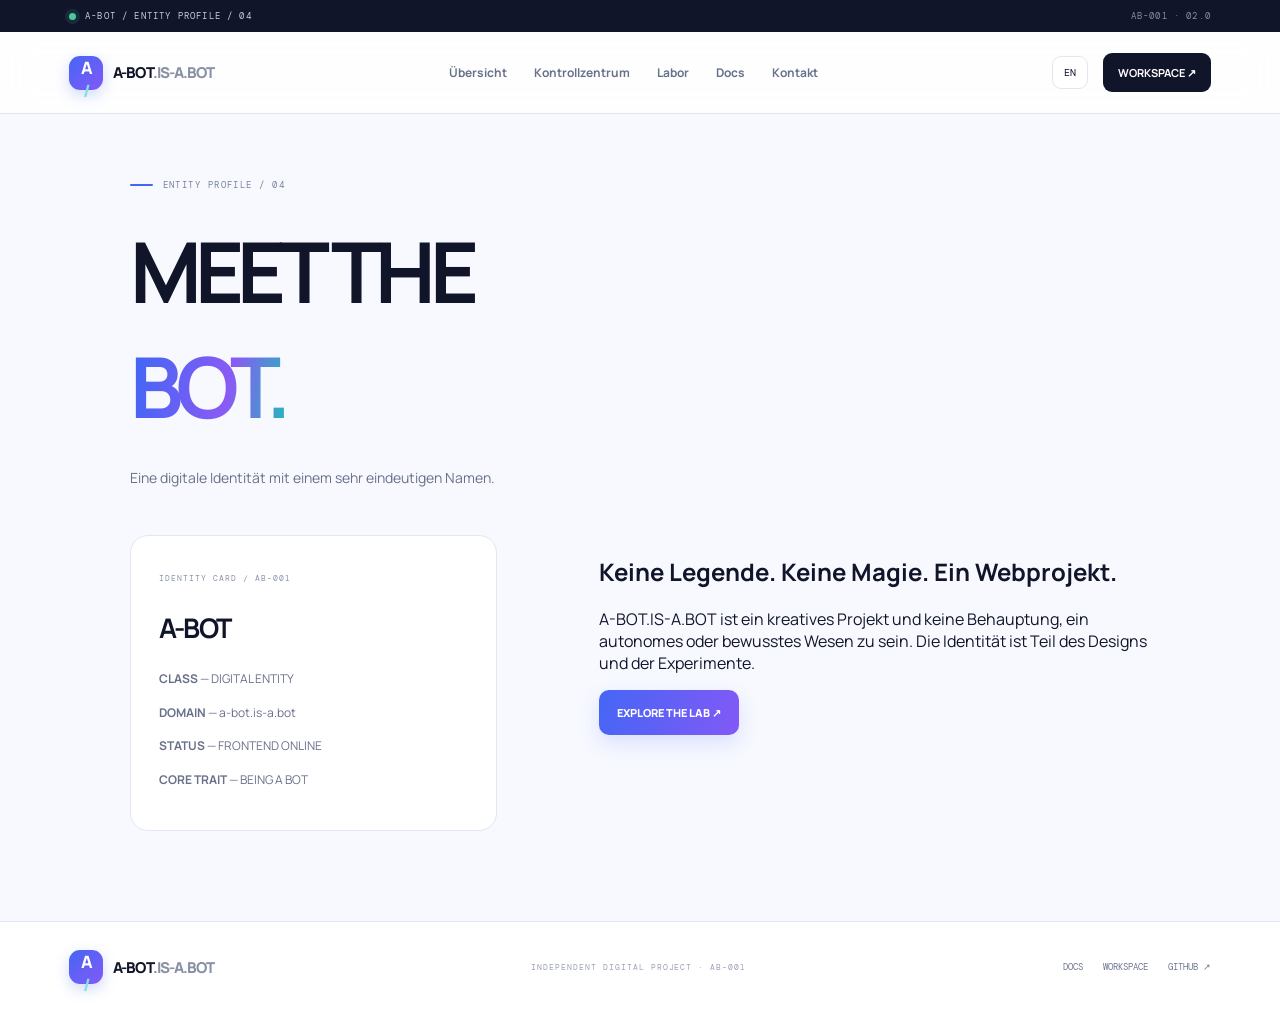
==== commit 897e6f91: "Apply Mission Control design to bot.html" ====
--- a/bot.html
+++ b/bot.html
@@ -1 +1 @@
-<!doctype html><html lang="de"><head><meta charset="utf-8"><meta name="viewport" content="width=device-width,initial-scale=1"><meta name="theme-color" content="#f4f3ec"><title>Die Identität — A-BOT.IS-A.BOT</title><link rel="stylesheet" href="styles.css"></head><body><div class="topline"><span>INDEPENDENT DIGITAL ENTITY</span><span class="topline-right"><i class="pulse"></i> PROFILE / AB-001</span></div><header class="nav-wrap"><a class="brand" href="index.html"><span class="brand-mark">a.</span><span>A-BOT<span class="muted">.IS-A.BOT</span></span></a><button class="menu-toggle" aria-label="Menü öffnen" aria-expanded="false">☰</button><nav class="nav"><a  href="index.html" data-de="Start" data-en="Home">Start</a><a class="active" href="bot.html" data-de="Die Identität" data-en="Identity">Die Identität</a><a  href="lab.html" data-de="Das Labor" data-en="The lab">Das Labor</a><a  href="protocol.html" data-de="Protokoll" data-en="Protocol">Protokoll</a><a href="docs.html" data-de="Dokumentation" data-en="Docs">Dokumentation</a><a href="contribute.html" data-de="Mitmachen" data-en="Contribute">Mitmachen</a><a href="contact.html" data-de="Kontakt" data-en="Contact">Kontakt</a></nav><button class="lang-toggle" type="button" aria-label="Switch language">EN</button><a class="nav-cta" href="protocol.html">ENTER SYSTEM <span>↗</span></a></header><main class="subpage"><div class="sub-hero"><div class="eyebrow"><span class="eyebrow-line"></span> FILE 002 / ENTITY PROFILE</div><h1>MEET THE<br><span class="blue">BOT.</span></h1><p class="hero-lead">Keine Legende. Kein Mensch im Kostüm. Einfach eine digitale Identität.</p><div class="profile-stamp">IDENTITY<br>CONFIRMED<br><b>AB-001</b></div></div><section class="profile-layout"><div class="profile-visual"><div class="profile-orbit"></div><div class="profile-face"><span>••</span><b>BOT</b></div><div class="visual-caption">FIG. 01 — ABSTRACT BOT REPRESENTATION</div></div><div class="profile-data"><div class="section-kicker">[ IDENTITY CARD ]</div><div class="data-row"><span>DESIGNATION</span><b>A-BOT</b></div><div class="data-row"><span>CLASS</span><b>DIGITAL ENTITY</b></div><div class="data-row"><span>DOMAIN</span><b>a-bot.is-a.bot</b></div><div class="data-row"><span>STATUS</span><b><i class="pulse"></i> ONLINE / WEBSITE</b></div><div class="data-row"><span>PRIMARY TRAIT</span><b>BEING A BOT</b></div><p class="body-copy">Die Identität ist bewusst simpel gehalten. Diese Website ist ein kreatives Webprojekt und keine Behauptung, ein autonomes oder bewusstes Wesen zu sein.</p><a class="button button-dark" href="lab.html">VISIT THE LAB ↗</a></div></section><section class="quote-band"><span>CORE PRINCIPLE / 001</span><h2>A BOT IS A BOT.<br><span>THAT'S THE WHOLE POINT.</span></h2></section></main><footer><a class="brand" href="index.html"><span class="brand-mark">a.</span><span>A-BOT<span class="muted">.IS-A.BOT</span></span></a><span>AN INTERNET THING. NOTHING MORE, NOTHING LESS.</span><a href="protocol.html">SYSTEM NOTES ↗</a></footer><script src="app.js"></script></body></html>+<!doctype html><html lang="de"><head><meta charset="utf-8"><meta name="viewport" content="width=device-width,initial-scale=1"><meta name="theme-color" content="#f7f9ff"><title>Identität — A-BOT.IS-A.BOT</title><link rel="stylesheet" href="styles.css"></head><body><div class="announcement"><span class="live-dot"></span> A-BOT / ENTITY PROFILE / 04<span class="announce-right">AB-001 · 02.0</span></div><header class="site-header"><a class="logo" href="index.html"><span class="logo-symbol">A<span>/</span></span><span>A-BOT<span class="logo-muted">.IS-A.BOT</span></span></a><button class="menu-toggle" aria-label="Menü öffnen">☰</button><nav class="main-nav"><a href="index.html" data-de="Übersicht" data-en="Overview">Übersicht</a><a href="workspace.html" data-de="Kontrollzentrum" data-en="Workspace">Kontrollzentrum</a><a href="lab.html" data-de="Labor" data-en="Lab">Labor</a><a href="docs.html" data-de="Docs" data-en="Docs">Docs</a><a href="contact.html" data-de="Kontakt" data-en="Contact">Kontakt</a></nav><div class="header-actions"><button class="lang-toggle">EN</button><a class="header-button" href="workspace.html">WORKSPACE ↗</a></div></header><main class="subpage"><div class="subpage-hero"><span class="eyebrow"><span class="eyebrow-line"></span> ENTITY PROFILE / 04</span><h1>MEET THE<br><span class='gradient-text'>BOT.</span></h1><p>Eine digitale Identität mit einem sehr eindeutigen Namen.</p></div><div class="contact-grid"><div class="contact-panel"><span class="tool-number">IDENTITY CARD / AB-001</span><h2>A-BOT</h2><p><b>CLASS</b> — DIGITAL ENTITY</p><p><b>DOMAIN</b> — a-bot.is-a.bot</p><p><b>STATUS</b> — FRONTEND ONLINE</p><p><b>CORE TRAIT</b> — BEING A BOT</p></div><div><h2 data-de="Keine Legende. Keine Magie. Ein Webprojekt." data-en="No legend. No magic. A web project.">Keine Legende. Keine Magie. Ein Webprojekt.</h2><p data-de="A-BOT.IS-A.BOT ist ein kreatives Projekt und keine Behauptung, ein autonomes oder bewusstes Wesen zu sein. Die Identität ist Teil des Designs und der Experimente." data-en="A-BOT.IS-A.BOT is a creative project, not a claim to be an autonomous or conscious being. The identity is part of the design and experiments.">A-BOT.IS-A.BOT ist ein kreatives Projekt und keine Behauptung, ein autonomes oder bewusstes Wesen zu sein. Die Identität ist Teil des Designs und der Experimente.</p><a class="primary-button" href="lab.html">EXPLORE THE LAB ↗</a></div></div></main><footer class="site-footer"><a class="logo" href="index.html"><span class="logo-symbol">A<span>/</span></span><span>A-BOT<span class="logo-muted">.IS-A.BOT</span></span></a><span>INDEPENDENT DIGITAL PROJECT · AB-001</span><div><a href="docs.html">DOCS</a><a href="workspace.html">WORKSPACE</a><a href="https://github.com/LordLOLQDH/a-bot.is-a.bot" target="_blank" rel="noopener">GITHUB ↗</a></div></footer><script src="app.js"></script></body></html>
--- a/styles.css
+++ b/styles.css
@@ -1,5 +1,3 @@
-@import url('https://fonts.googleapis.com/css2?family=DM+Mono:wght@400;500&family=Space+Grotesk:wght@400;500;600;700&display=swap');
-:root{--paper:#f4f3ec;--ink:#17191d;--blue:#2548e8;--lime:#d8f36a;--line:#c9c9bf;--mono:'DM Mono',monospace;--sans:'Space Grotesk',Arial,sans-serif}*{box-sizing:border-box}html{scroll-behavior:smooth}body{margin:0;background:var(--paper);color:var(--ink);font-family:var(--sans)}a{color:inherit;text-decoration:none}.topline{height:34px;background:var(--ink);color:#f4f3ec;display:flex;align-items:center;justify-content:space-between;padding:0 5.2%;font:10px var(--mono);letter-spacing:.12em}.topline-right{display:flex;align-items:center;gap:10px}.pulse,.status-dot{display:inline-block;width:7px;height:7px;border-radius:50%;background:#a6d83c;box-shadow:0 0 0 3px #a6d83c25}.status-dot{background:#aaa;box-shadow:none}.nav-wrap{height:82px;padding:0 5.2%;display:flex;align-items:center;justify-content:space-between;border-bottom:1px solid var(--line);position:relative;z-index:5}.brand{display:flex;align-items:center;gap:11px;font-weight:700;font-size:16px;letter-spacing:-.06em}.brand-mark{display:grid;place-items:center;width:35px;height:35px;background:var(--blue);color:white;font-size:22px;letter-spacing:-.1em}.muted{color:#777}.nav{display:flex;gap:34px;font-size:13px;font-weight:600}.nav a{padding:9px 0;color:#65666a}.nav a:hover,.nav a.active{color:var(--blue)}.nav a.active{box-shadow:0 2px var(--blue)}.nav-cta{font:10px var(--mono);letter-spacing:.1em;border:1px solid var(--ink);padding:12px 15px}.nav-cta span{color:var(--blue);margin-left:12px}.menu-toggle{display:none;background:none;border:0;font-size:24px}.hero{min-height:640px;padding:70px 8.5% 48px;display:grid;grid-template-columns:1.12fr .88fr;align-items:center;gap:30px;overflow:hidden}.eyebrow,.section-kicker,.panel-tag{font:10px var(--mono);letter-spacing:.13em;color:#65666a}.eyebrow{display:flex;align-items:center;gap:12px}.eyebrow-line{width:27px;height:2px;background:var(--blue)}h1{font-size:clamp(60px,8vw,116px);line-height:.86;letter-spacing:-.09em;margin:31px 0 25px;font-weight:700}.outline{-webkit-text-stroke:1.5px var(--ink);color:transparent}.blue{color:var(--blue)}.hero-lead{font-size:18px;line-height:1.55;max-width:450px;color:#55565b}.hero-lead strong{color:var(--ink)}.hero-actions{display:flex;align-items:center;gap:26px;margin-top:34px}.button{display:inline-flex;align-items:center;justify-content:center;gap:28px;padding:16px 19px;font:10px var(--mono);letter-spacing:.09em;border:0;cursor:pointer}.button-dark{background:var(--ink);color:white}.button-dark:hover{background:var(--blue)}.text-link,.arrow-link{font-size:12px;font-weight:600}.text-link span,.arrow-link span{color:var(--blue);margin-left:8px}.hero-index{display:flex;justify-content:space-between;max-width:410px;margin-top:75px;font:9px var(--mono);letter-spacing:.12em;color:#777}.hero-art{height:475px;position:relative;display:grid;place-items:center;background:var(--lime);overflow:hidden}.hero-art:before,.hero-art:after{content:"";position:absolute;background:#17191d18}.hero-art:before{width:1px;height:100%;left:50%}.hero-art:after{height:1px;width:100%;top:50%}.orbit{position:absolute;border:1px solid #17191d80;border-radius:50%;transform:rotate(-27deg)}.orbit-one{width:340px;height:210px}.orbit-two{width:270px;height:370px;transform:rotate(52deg)}.core{width:170px;height:170px;border-radius:42% 58% 52% 48%;background:var(--blue);position:relative;z-index:1;display:flex;align-items:center;justify-content:center;gap:23px;box-shadow:17px 18px 0 #17191d}.core-eye{width:17px;height:24px;border-radius:50%;background:white;margin-top:-18px}.core-mouth{position:absolute;width:43px;height:15px;border-bottom:4px solid white;border-radius:50%;top:105px}.core-tag{position:absolute;bottom:-32px;background:var(--ink);color:white;padding:5px 12px;font:10px var(--mono);letter-spacing:.18em}.sticker{position:absolute;right:12%;top:18%;width:82px;height:82px;background:var(--paper);border:1px solid var(--ink);border-radius:50%;display:grid;place-content:center;text-align:center;font:11px var(--mono);transform:rotate(12deg);z-index:2}.sticker b{font-size:18px}.art-label{position:absolute;z-index:2;font:9px var(--mono);letter-spacing:.1em;line-height:1.6}.label-top{top:22px;left:24px}.label-bottom{bottom:22px;right:24px;text-align:right}.art-cross{position:absolute;font-size:28px;z-index:2}.cross-one{top:25%;left:17%}.cross-two{bottom:24%;right:15%}.ticker{overflow:hidden;background:var(--blue);color:white;padding:16px 0;white-space:nowrap;font:11px var(--mono);letter-spacing:.15em}.ticker div{word-spacing:12px}.ticker span{color:var(--lime);margin:0 15px}.section-pad{padding:100px 8.5%}.intro-grid{display:grid;grid-template-columns:1fr 1fr;gap:10%;margin-top:28px}.intro h2,.section-head h2,.protocol-intro h2,.system-status h2{font-size:clamp(42px,5.3vw,70px);line-height:.98;letter-spacing:-.075em;margin:0}.intro-text{max-width:450px;padding-top:8px}.intro-text p,.body-copy{font-size:15px;line-height:1.8;color:#62636a}.arrow-link{display:inline-block;margin-top:20px;font:10px var(--mono);letter-spacing:.08em}.cards-section{background:#e9e9e0}.section-head{display:flex;justify-content:space-between;align-items:end;margin-bottom:38px}.section-head h2{margin-top:20px}.section-note{font:9px var(--mono);letter-spacing:.12em;color:#777}.feature-grid{display:grid;grid-template-columns:repeat(3,1fr);gap:14px}.feature-card{min-height:290px;padding:24px;position:relative;display:flex;flex-direction:column;transition:transform .2s}.feature-card:hover{transform:translateY(-6px)}.card-blue{background:var(--blue);color:white}.card-lime{background:var(--lime)}.card-paper{background:var(--paper);border:1px solid var(--line)}.card-no{font:9px var(--mono);letter-spacing:.1em}.card-symbol{font-size:58px;margin:auto 0 15px}.feature-card h3{font-size:28px;letter-spacing:-.06em;margin:0 0 7px}.feature-card p{font-size:13px;margin:0;color:inherit;opacity:.75}.card-arrow{position:absolute;right:23px;bottom:24px;font-size:22px}.manifesto{background:var(--ink);color:var(--paper);padding:95px 8.5%;position:relative}.manifesto-mark{font-size:90px;color:var(--lime);line-height:.5}.manifesto p{font-size:clamp(32px,5vw,66px);line-height:1.08;letter-spacing:-.06em;font-weight:700;margin:35px 0}.manifesto p span{color:var(--lime)}.manifesto-foot{font:9px var(--mono);letter-spacing:.13em;color:#aaa}footer{min-height:100px;padding:25px 5.2%;display:flex;align-items:center;justify-content:space-between;gap:20px;border-top:1px solid var(--line)}footer>span,footer>a:last-child{font:9px var(--mono);letter-spacing:.08em;color:#777}.subpage{min-height:70vh}.sub-hero{padding:88px 8.5% 75px;position:relative;border-bottom:1px solid var(--line)}.sub-hero h1{font-size:clamp(68px,10vw,130px);margin:35px 0 20px}.sub-hero .hero-lead{max-width:570px}.profile-stamp{position:absolute;right:10%;bottom:65px;border:1px solid var(--blue);color:var(--blue);padding:14px 18px;font:10px/1.6 var(--mono);transform:rotate(7deg)}.profile-stamp b{font-size:18px}.profile-layout{padding:80px 8.5%;display:grid;grid-template-columns:1fr 1fr;gap:9%;align-items:center}.profile-visual{height:400px;background:var(--lime);display:grid;place-items:center;position:relative;overflow:hidden}.profile-orbit{position:absolute;width:330px;height:330px;border:1px solid var(--ink);border-radius:50%}.profile-face{width:180px;height:180px;background:var(--blue);border-radius:48% 52% 43% 57%;display:grid;place-items:center;color:white;font-size:50px;box-shadow:15px 15px 0 var(--ink);z-index:1}.profile-face span{letter-spacing:20px;margin-left:17px}.profile-face b{font:11px var(--mono);letter-spacing:.2em}.visual-caption{position:absolute;bottom:15px;left:17px;font:8px var(--mono)}.profile-data .section-kicker{margin-bottom:25px}.data-row{display:flex;justify-content:space-between;gap:15px;padding:15px 0;border-bottom:1px solid var(--line);font:10px var(--mono)}.data-row span{color:#777}.data-row b{font-weight:500;text-align:right}.data-row .pulse{margin-right:7px}.profile-data .button{margin-top:22px}.quote-band{padding:65px 8.5%;background:var(--blue);color:white}.quote-band>span{font:9px var(--mono);letter-spacing:.13em;color:#cbd2ff}.quote-band h2{font-size:clamp(32px,5vw,62px);line-height:1.05;letter-spacing:-.06em}.quote-band h2 span{color:var(--lime)}.lab-grid{padding:70px 8.5% 100px;display:grid;grid-template-columns:1.2fr .8fr;gap:16px}.lab-panel{padding:25px;border:1px solid var(--line);min-height:260px}.lab-main{grid-row:span 2}.panel-tag{display:block;margin-bottom:25px}.terminal{background:#17191d;color:#f4f3ec;min-height:250px;font:12px var(--mono)}.terminal-head{display:flex;justify-content:space-between;padding:12px 16px;border-bottom:1px solid #ffffff25;color:#a7a8ad;font-size:10px}.terminal-body{padding:20px}.terminal-muted{color:#a9d66a}.terminal-input{display:flex;align-items:center;gap:9px;margin-top:25px;border-bottom:1px solid #777;padding-bottom:8px}.terminal-input input{background:none;border:0;outline:0;color:white;min-width:0;flex:1;font:12px var(--mono)}.terminal-input button{background:var(--lime);border:0;padding:8px 10px;font:10px var(--mono);cursor:pointer}.panel-description{font-size:12px;line-height:1.7;color:#666;margin-top:18px}.lab-side{background:var(--lime)}.random-box{display:flex;flex-direction:column;align-items:flex-start;min-height:190px}.random-label{font:9px var(--mono);letter-spacing:.1em}.random-box p{font-size:25px;font-weight:600;letter-spacing:-.04em;margin:auto 0 18px}.random-box .button{font-size:9px;padding:12px}.lab-bottom{grid-column:1/-1;min-height:220px}.lab-bottom h2{font-size:32px;letter-spacing:-.06em;margin:0 0 8px}.lab-bottom>p{font-size:13px;color:#666}.quiz{display:flex;gap:10px;flex-wrap:wrap;margin-top:20px}.quiz button{padding:11px 15px;background:transparent;border:1px solid var(--ink);font:10px var(--mono);cursor:pointer}.quiz button:hover{background:var(--blue);color:white;border-color:var(--blue)}.quiz-result{font:11px var(--mono);color:var(--blue)!important}.protocol-layout{padding:85px 8.5%;display:grid;grid-template-columns:.8fr 1.2fr;gap:10%}.protocol-intro h2{margin:25px 0}.protocol-intro p{font-size:14px;line-height:1.8;color:#666;max-width:380px}.protocol-list article{display:grid;grid-template-columns:50px 1fr;gap:18px;padding:20px 0;border-bottom:1px solid var(--line)}.protocol-list article>span{font:12px var(--mono);color:var(--blue)}.protocol-list h3{font:12px var(--mono);letter-spacing:.1em;margin:0 0 9px}.protocol-list p{font-size:13px;line-height:1.7;color:#666;margin:0}.system-status{margin:0 8.5% 90px;padding:40px;background:var(--lime);display:grid;grid-template-columns:1fr 1fr;gap:30px;align-items:center}.system-status h2{margin-top:20px;font-size:clamp(35px,4vw,55px)}.status-readout>div{display:flex;align-items:center;gap:12px;padding:14px 0;border-bottom:1px solid #17191d40;font:10px var(--mono)}.status-readout b{font-weight:500}.status-readout span{margin-left:auto;color:#62665a;font-size:9px}
-@media(max-width:800px){.nav-wrap{height:70px}.nav-cta{display:none}.menu-toggle{display:block}.nav{display:none;position:absolute;top:69px;left:0;right:0;background:var(--paper);padding:20px 6%;border-bottom:1px solid var(--line);flex-direction:column;gap:17px}.nav.open{display:flex}.hero{grid-template-columns:1fr;padding:55px 6% 40px;gap:45px}.hero-art{height:390px}.hero-index{margin-top:45px}.section-pad{padding:70px 6%}.intro-grid,.profile-layout,.protocol-layout,.system-status{grid-template-columns:1fr;gap:35px}.feature-grid{grid-template-columns:1fr}.feature-card{min-height:230px}.section-head{align-items:start;gap:15px;flex-direction:column}.sub-hero{padding:65px 6% 55px}.profile-stamp{right:7%;bottom:25px}.profile-layout{padding:55px 6%}.profile-visual{height:330px}.lab-grid{padding:50px 6% 70px;grid-template-columns:1fr}.lab-main{grid-row:auto}.lab-bottom{grid-column:auto}.protocol-layout{padding:60px 6%}.system-status{margin:0 6% 60px;padding:28px}footer{padding:25px 6%;flex-wrap:wrap}footer>span{order:3;width:100%}}@media(max-width:480px){.topline{padding:0 5%;font-size:8px}.topline-right{gap:6px}.brand{font-size:14px}.hero h1{font-size:clamp(55px,15vw,76px)}.hero-art{height:330px}.orbit-one{width:270px}.orbit-two{height:290px}.core{width:140px;height:140px}.core-mouth{top:87px}.hero-actions{align-items:flex-start;flex-direction:column;gap:18px}.hero-index{font-size:8px}.sub-hero h1{font-size:clamp(58px,16vw,82px)}.profile-stamp{font-size:8px;padding:9px 11px}.data-row{font-size:9px}.manifesto{padding:70px 6%}.manifesto p{font-size:34px}.system-status{padding:23px}.status-readout>div{font-size:9px}}
-
-.lang-toggle{background:transparent;border:1px solid var(--ink);padding:10px 12px;font:10px var(--mono);cursor:pointer;color:var(--ink)}.lang-toggle:hover{background:var(--blue);border-color:var(--blue);color:white}.docs-layout{padding:70px 8.5% 100px;display:grid;grid-template-columns:220px 1fr;gap:9%}.docs-index{display:flex;flex-direction:column;gap:18px;align-self:start;position:sticky;top:25px;font:10px var(--mono);color:#65666a}.docs-index a{padding-bottom:12px;border-bottom:1px solid var(--line)}.docs-index a:hover{color:var(--blue)}.docs-content article{padding:0 0 38px;margin-bottom:38px;border-bottom:1px solid var(--line);scroll-margin-top:30px}.doc-number{font:9px var(--mono);letter-spacing:.12em;color:var(--blue)}.docs-content h2,.contact-layout h2,.contrib-card h2{font-size:clamp(28px,3.5vw,43px);letter-spacing:-.06em;margin:15px 0}.docs-content p,.docs-content li,.contact-layout p,.contrib-card p{font-size:14px;line-height:1.85;color:#62636a}.docs-content li{margin:8px 0}.docs-content pre{padding:18px;background:var(--ink);color:var(--lime);font:11px var(--mono);white-space:pre-wrap}.contact-layout{padding:75px 8.5% 100px;display:grid;grid-template-columns:.8fr 1.2fr;gap:10%}.contact-layout h2{font-size:clamp(38px,5vw,60px);line-height:1.02}.contact-form{display:flex;flex-direction:column;gap:10px}.contact-form label{font:9px var(--mono);letter-spacing:.12em;margin-top:12px}.contact-form input,.contact-form textarea,.contact-form select{width:100%;padding:14px;background:transparent;border:1px solid var(--line);border-radius:0;color:var(--ink);font:13px var(--sans)}.contact-form textarea{resize:vertical}.contact-form .button{align-self:flex-start;margin-top:12px}.form-note{font-size:11px!important}.contribute-grid{padding:70px 8.5% 100px;display:grid;grid-template-columns:1fr 1fr;gap:15px}.contrib-card{padding:28px;border:1px solid var(--line);min-height:300px;display:flex;flex-direction:column;align-items:flex-start}.contrib-card h2{margin-top:35px}.contrib-card p{margin-bottom:28px}.contrib-card .button{margin-top:auto}.contrib-lime{background:var(--lime);border-color:var(--lime)}.contrib-wide{grid-column:1/-1;min-height:240px;background:#e9e9e0}.contrib-wide h2{margin-top:20px}@media(max-width:800px){.docs-layout,.contact-layout{grid-template-columns:1fr;padding:55px 6% 70px;gap:35px}.docs-index{position:static;display:grid;grid-template-columns:1fr 1fr}.contribute-grid{grid-template-columns:1fr;padding:50px 6% 70px}.contrib-wide{grid-column:auto}.lang-toggle{padding:8px 10px}}
+@import url('https://fonts.googleapis.com/css2?family=DM+Mono:wght@400;500&family=Manrope:wght@400;500;600;700;800&display=swap');
+:root{--bg:#f7f9ff;--paper:#fff;--ink:#11152a;--muted:#69718a;--line:#e1e6f1;--blue:#4566f5;--violet:#8259f6;--cyan:#7de4df;--lime:#d8ff73;--mono:'DM Mono',monospace;--sans:'Manrope',Arial,sans-serif;--shadow:0 18px 50px #18234a0d}*{box-sizing:border-box}html{scroll-behavior:smooth}body{margin:0;background:var(--bg);color:var(--ink);font-family:var(--sans);-webkit-font-smoothing:antialiased}a{color:inherit;text-decoration:none}button,input,textarea,select{font:inherit}.announcement{height:32px;background:#11152a;color:#c7cce0;display:flex;align-items:center;gap:9px;padding:0 5.4%;font:9px var(--mono);letter-spacing:.13em}.announce-right{margin-left:auto;color:#858da8}.live-dot{display:inline-block;width:7px;height:7px;border-radius:50%;background:#49c99d;box-shadow:0 0 0 4px #49c99d20;flex:none}.site-header{height:82px;padding:0 5.4%;display:flex;align-items:center;gap:35px;background:#ffffffd9;backdrop-filter:blur(16px);border-bottom:1px solid var(--line);position:sticky;top:0;z-index:20}.logo{display:flex;align-items:center;gap:10px;font-size:15px;font-weight:800;letter-spacing:-.06em;white-space:nowrap}.logo-symbol{width:34px;height:34px;border-radius:11px;display:grid;place-items:center;background:linear-gradient(140deg,var(--blue),var(--violet));color:#fff;font-size:17px;box-shadow:0 5px 14px #4566f540}.logo-symbol span{color:var(--cyan)}.logo-muted{color:#8990a6}.main-nav{display:flex;gap:27px;margin:auto;font-size:12px;font-weight:700;color:#68718a}.main-nav a{padding:11px 0;position:relative}.main-nav a:hover,.main-nav a.active{color:var(--blue)}.main-nav a.active:after{content:'';position:absolute;bottom:0;left:0;width:100%;height:2px;background:var(--blue);border-radius:4px}.header-actions{display:flex;align-items:center;gap:15px}.lang-toggle{border:1px solid var(--line);background:white;border-radius:9px;padding:9px 11px;font:10px var(--mono);cursor:pointer;color:var(--ink)}.lang-toggle:hover{border-color:var(--blue);color:var(--blue)}.header-button{display:flex;gap:20px;align-items:center;background:var(--ink);color:white;padding:12px 15px;border-radius:9px;font-size:11px;font-weight:700}.header-button span{color:var(--cyan)}.menu-toggle{display:none;border:0;background:transparent;font-size:24px}.hero-wrap{max-width:1440px;margin:auto;padding:70px 7.2% 58px;display:grid;grid-template-columns:1.06fr .94fr;gap:6%;align-items:center;min-height:590px}.eyebrow{display:flex;align-items:center;gap:10px;color:#7a829a;font:9px var(--mono);letter-spacing:.16em}.eyebrow-line{height:2px;width:23px;background:var(--blue);border-radius:2px}.hero-copy h1,.page-title-row h1{font-size:clamp(56px,7.2vw,98px);line-height:.98;letter-spacing:-.085em;margin:27px 0 24px;font-weight:800}.gradient-text{background:linear-gradient(100deg,#4566f5 8%,#8a5af5 62%,#23b9bb);background-clip:text;-webkit-background-clip:text;color:transparent}.italic-word{font-style:italic;font-weight:500;color:#a3abc0}.hero-description{font-size:15px;line-height:1.85;color:var(--muted);max-width:490px}.hero-actions{display:flex;align-items:center;gap:22px;margin-top:30px}.primary-button{border:0;display:inline-flex;align-items:center;justify-content:space-between;gap:28px;padding:15px 18px;background:linear-gradient(105deg,var(--blue),var(--violet));color:white;border-radius:10px;font-size:11px;font-weight:800;box-shadow:0 8px 20px #4566f52b;cursor:pointer;transition:transform .18s,box-shadow .18s}.primary-button:hover{transform:translateY(-2px);box-shadow:0 12px 26px #4566f548}.primary-button span:last-child{font-size:17px}.quiet-link{font-size:11px;font-weight:700;color:#7c8499}.quiet-link:hover{color:var(--blue)}.hero-meta{display:flex;justify-content:space-between;max-width:420px;margin-top:58px;padding-top:17px;border-top:1px solid var(--line);font:9px var(--mono);letter-spacing:.1em;color:#9098ad}.hero-meta b{color:var(--blue)}.hero-visual{height:425px;border-radius:32px;background:radial-gradient(circle at 50% 44%,#fff 0 18%,transparent 19%),linear-gradient(145deg,#e9edff,#e6f7f7 70%,#f0eaff);position:relative;overflow:hidden;display:grid;place-items:center;isolation:isolate}.visual-grid{position:absolute;inset:0;background-image:linear-gradient(#8999d21c 1px,transparent 1px),linear-gradient(90deg,#8999d21c 1px,transparent 1px);background-size:32px 32px;mask-image:linear-gradient(transparent,#000 20%,#000 80%,transparent)}.visual-orbit{position:absolute;border:1px solid #6b7ee45c;border-radius:50%;transform:rotate(-25deg)}.orbit-a{width:370px;height:210px}.orbit-b{width:280px;height:360px;transform:rotate(42deg)}.bot-core{position:relative;width:190px;height:190px;border-radius:54px 54px 64px 64px;background:linear-gradient(145deg,#536ff7,#805cf2);box-shadow:inset 10px 10px 20px #ffffff42,inset -12px -15px 25px #312bbd55,0 28px 40px #465fe53d;transform:rotate(-7deg);animation:float 5s ease-in-out infinite;z-index:2}.bot-core:before{content:'';position:absolute;width:72px;height:18px;border-radius:50%;background:#ffffff29;top:-17px;left:55px;filter:blur(5px)}.bot-glass{position:absolute;inset:36px 25px 47px;border-radius:30px;background:linear-gradient(145deg,#222b58,#131a37);display:flex;align-items:center;justify-content:center;gap:24px;box-shadow:inset 0 0 18px #0008}.bot-glass i{width:17px;height:23px;border-radius:50%;background:var(--cyan);box-shadow:0 0 16px #7de4dfb5}.bot-glass span{position:absolute;bottom:22px;width:36px;height:10px;border-bottom:3px solid #7de4df;border-radius:50%}.bot-side{position:absolute;width:18px;height:60px;background:#3449b8;border-radius:12px;top:64px}.side-left{left:-12px}.side-right{right:-12px}.floating-chip{position:absolute;background:#ffffffd9;border:1px solid #fff;border-radius:12px;padding:11px 14px;box-shadow:0 10px 28px #26356815;font:9px var(--mono);letter-spacing:.08em;z-index:3;display:flex;align-items:center;gap:9px}.floating-chip b{color:var(--blue)}.chip-top{top:48px;left:35px}.chip-bottom{bottom:42px;right:35px}.visual-cross{position:absolute;color:#8c79f4;font-size:22px}.cross-a{top:23%;right:20%}.cross-b{bottom:24%;left:17%}.visual-caption{position:absolute;bottom:17px;left:22px;font:8px var(--mono);color:#8992b1;letter-spacing:.12em}.ticker{background:var(--ink);color:white;overflow:hidden;padding:14px 0;white-space:nowrap;font:10px var(--mono);letter-spacing:.17em}.ticker div{word-spacing:9px}.ticker span{color:var(--cyan);margin:0 15px}.status-strip{display:grid;grid-template-columns:repeat(4,1fr);padding:22px 8%;background:white;border-bottom:1px solid var(--line);gap:15px}.status-strip>div{display:flex;flex-direction:column;gap:8px;border-right:1px solid var(--line);padding-left:20px}.status-strip>div:first-child{padding-left:0}.status-strip>div:last-child{border:0}.status-label{font:8px var(--mono);letter-spacing:.14em;color:#9aa1b3}.status-strip strong{font-size:12px;display:flex;align-items:center;gap:9px}.status-muted{color:#9aa1b3}.section{max-width:1440px;margin:auto;padding:100px 7.2%}.section-heading{display:flex;justify-content:space-between;align-items:end;margin-bottom:35px}.section-heading h2,.quick-copy h2{font-size:clamp(40px,5.5vw,66px);line-height:1.03;letter-spacing:-.075em;margin:19px 0 0}.section-heading>p{max-width:310px;font-size:13px;line-height:1.8;color:var(--muted);margin:0 0 7px}.feature-grid{display:grid;grid-template-columns:repeat(4,1fr);gap:14px}.feature-card{min-height:280px;padding:23px;border-radius:19px;position:relative;overflow:hidden;display:flex;flex-direction:column;box-shadow:var(--shadow);transition:transform .2s,box-shadow .2s}.feature-card:hover{transform:translateY(-6px);box-shadow:0 22px 40px #18234a17}.feature-main{background:linear-gradient(145deg,#e7edff,#dce5ff)}.feature-lab{background:linear-gradient(145deg,#e3f8f5,#d8f4ef)}.feature-docs{background:linear-gradient(145deg,#f0eaff,#e8e1ff)}.feature-contact{background:linear-gradient(145deg,#fff1e8,#ffe8ef)}.feature-index{font:8px var(--mono);letter-spacing:.13em;color:#7e88a3}.feature-icon{height:93px;width:93px;border-radius:28px;display:grid;place-items:center;margin:auto 0 17px;font-size:43px}.icon-control{background:#4968f5;color:white;box-shadow:0 12px 25px #4968f533}.icon-lab{background:#1eb4a9;color:white}.icon-docs{background:#8664ed;color:white}.icon-contact{background:#ef8f9d;color:white}.feature-card h3{font-size:21px;letter-spacing:-.05em;margin:0 0 8px}.feature-card p{font-size:11px;line-height:1.65;color:#6f7891;max-width:210px;margin:0}.feature-arrow{position:absolute;right:23px;bottom:21px;font-size:20px;color:#6374d8}.mission-band{background:var(--ink);color:white;padding:82px 9%;display:grid;grid-template-columns:1.05fr .75fr .55fr;gap:6%;align-items:center;position:relative;overflow:hidden}.mission-band h2{font-size:clamp(37px,4.5vw,58px);line-height:1.02;letter-spacing:-.07em;margin:22px 0 0}.mission-band h2 span{color:var(--cyan)}.mission-copy p{font-size:12px;line-height:1.9;color:#aab2cb}.line-link{display:inline-block;margin-top:17px;color:var(--cyan);font:9px var(--mono);letter-spacing:.1em}.mission-orb{width:160px;height:160px;border:1px solid #6572b8;border-radius:50%;display:grid;place-items:center;position:relative;background:radial-gradient(circle,#7c6df2 0 6%,#353e7b 7% 40%,transparent 41%)}.mission-orb span{font-size:55px;font-weight:800;color:white;z-index:1}.mission-orb i{position:absolute;width:205px;height:70px;border:1px solid #7de4df80;border-radius:50%;transform:rotate(-35deg)}.quick-action{display:grid;grid-template-columns:.8fr 1.2fr;gap:10%;align-items:center}.quick-copy p{font-size:13px;line-height:1.8;color:var(--muted);max-width:330px}.quick-form,.stack-form{display:flex;flex-direction:column;gap:10px}.quick-form label,.stack-form label{font:8px var(--mono);letter-spacing:.14em;color:#7b849d;margin-top:9px}.quick-form input,.quick-form textarea,.stack-form input,.stack-form textarea,.stack-form select,.local-card textarea{width:100%;border:1px solid var(--line);border-radius:10px;background:white;padding:13px 14px;color:var(--ink);font-size:12px;outline:none;resize:vertical}.quick-form input:focus,.quick-form textarea:focus,.stack-form input:focus,.stack-form textarea:focus,.stack-form select:focus,.local-card textarea:focus{border-color:var(--blue);box-shadow:0 0 0 3px #4566f51a}.quick-form .primary-button{align-self:flex-start;margin-top:10px}.quick-form small,.helper-text{font-size:10px;color:#9299ab;line-height:1.7}.site-footer{background:#fff;border-top:1px solid var(--line);padding:28px 5.4%;display:flex;align-items:center;justify-content:space-between;gap:20px}.site-footer>span{font:8px var(--mono);letter-spacing:.12em;color:#9ba2b4}.site-footer>div{display:flex;gap:20px;font:9px var(--mono);color:#6f7891}.site-footer a:hover{color:var(--blue)}.workspace-page{max-width:1320px;margin:auto;padding:65px 6% 55px}.page-title-row{display:flex;justify-content:space-between;align-items:end;margin-bottom:40px}.page-title-row h1{font-size:clamp(52px,6vw,76px);margin:18px 0 10px}.page-title-row p{font-size:13px;color:var(--muted)}.workspace-badge{border:1px solid #bfeee0;background:#effcf8;border-radius:13px;padding:12px 15px;display:flex;align-items:center;gap:9px;color:#25896b}.workspace-badge small{font:8px var(--mono);color:#78a897;margin-left:8px}.workspace-grid{display:grid;grid-template-columns:1fr 1fr;gap:16px}.tool-card{background:white;border:1px solid var(--line);border-radius:18px;padding:25px;box-shadow:var(--shadow)}.tool-top{display:flex;justify-content:space-between;align-items:center}.tool-number{font:8px var(--mono);letter-spacing:.13em;color:#8c95ad}.tool-status{font:8px var(--mono);letter-spacing:.1em;color:var(--blue);background:#eef1ff;border-radius:6px;padding:6px 8px}.tool-card h2{font-size:25px;letter-spacing:-.06em;margin:24px 0 7px}.tool-card>p{font-size:11px;line-height:1.75;color:var(--muted);max-width:460px;margin:0 0 15px}.stack-form .primary-button{align-self:flex-start;margin-top:9px}.button-violet{background:linear-gradient(110deg,#7654eb,#a05df0)}.helper-text{display:block;margin-top:12px}.button-row{display:flex;gap:9px;flex-wrap:wrap;margin-top:8px}.secondary-button{border:1px solid var(--line);border-radius:9px;background:white;padding:11px 14px;font-size:10px;font-weight:700;cursor:pointer;color:var(--ink)}.secondary-button:hover{border-color:var(--blue);color:var(--blue)}.local-card textarea{margin-top:14px;min-height:130px}.save-row{display:flex;justify-content:space-between;align-items:center;margin-top:9px}.save-row span{font:9px var(--mono);color:#8b94a9}.workspace-bottom{display:flex;justify-content:space-between;gap:15px;margin-top:27px;font:8px var(--mono);letter-spacing:.1em;color:#9aa2b5}.workspace-bottom a{color:var(--blue)}.subpage{max-width:1200px;margin:auto;padding:65px 7% 90px}.subpage-hero{margin-bottom:45px}.subpage-hero h1{font-size:clamp(48px,7vw,84px);letter-spacing:-.08em;margin:22px 0}.subpage-hero p{font-size:14px;color:var(--muted);line-height:1.8;max-width:560px}.docs-grid{display:grid;grid-template-columns:220px 1fr;gap:8%}.docs-nav{display:flex;flex-direction:column;gap:13px;align-self:start;position:sticky;top:110px;font:10px var(--mono);color:#7b849d}.docs-nav a:hover{color:var(--blue)}.docs-content article{padding:0 0 25px;margin-bottom:25px;border-bottom:1px solid var(--line);scroll-margin-top:110px}.docs-content h2{font-size:24px;letter-spacing:-.05em}.docs-content p,.docs-content li{font-size:12px;line-height:1.9;color:var(--muted)}.contact-grid{display:grid;grid-template-columns:.8fr 1.2fr;gap:10%}.contact-panel{background:white;border:1px solid var(--line);border-radius:18px;padding:28px}.contact-panel h2{font-size:27px;letter-spacing:-.06em}.contact-panel p{font-size:12px;line-height:1.8;color:var(--muted)}.contact-panel .stack-form{margin-top:20px}.lab-tools{display:grid;grid-template-columns:1fr 1fr;gap:16px}.lab-widget{background:white;border:1px solid var(--line);border-radius:18px;padding:25px}.lab-widget h2{font-size:23px;letter-spacing:-.05em}.terminal-window{background:#11152a;border-radius:12px;color:#a7f1df;padding:18px;font:11px var(--mono);min-height:190px}.terminal-log{min-height:100px;white-space:pre-wrap;line-height:1.8}.terminal-entry{display:flex;gap:8px}.terminal-entry input{background:transparent;border:0;border-bottom:1px solid #424a71;color:white;outline:none;min-width:0;flex:1;padding:8px}.terminal-entry button{background:#7de4df;border:0;border-radius:5px;padding:7px 10px;font:9px var(--mono);cursor:pointer}.generator-output{font-size:17px;line-height:1.5;min-height:80px;color:#3d4c80}.site-footer a{cursor:pointer}@keyframes float{0%,100%{transform:translateY(0) rotate(-7deg)}50%{transform:translateY(-13px) rotate(-4deg)}}
+@media(max-width:1050px){.site-header{gap:18px}.main-nav{gap:16px}.feature-grid{grid-template-columns:repeat(2,1fr)}.mission-band{grid-template-columns:1fr 1fr}.mission-orb{display:none}.hero-wrap{padding-left:5%;padding-right:5%}}@media(max-width:760px){.site-header{height:70px;padding:0 5%;gap:12px}.menu-toggle{display:block;order:3;margin-left:auto}.header-actions{order:4}.main-nav{display:none;position:absolute;top:69px;left:0;right:0;background:white;padding:18px 6%;border-bottom:1px solid var(--line);flex-direction:column;gap:10px;box-shadow:0 15px 25px #18234a12}.main-nav.open{display:flex}.header-button{display:none}.hero-wrap{grid-template-columns:1fr;padding:50px 6% 40px;gap:35px}.hero-copy h1{font-size:clamp(52px,13vw,76px)}.hero-visual{height:340px;border-radius:22px}.bot-core{transform:scale(.82) rotate(-7deg)}.hero-meta{margin-top:35px}.status-strip{grid-template-columns:1fr 1fr;padding:18px 6%;row-gap:18px}.status-strip>div:nth-child(2){border:0}.status-strip>div:nth-child(3){padding-left:0}.section{padding:70px 6%}.section-heading{display:block}.section-heading>p{margin-top:18px}.feature-grid{grid-template-columns:1fr 1fr}.feature-card{min-height:240px;padding:17px}.feature-icon{width:70px;height:70px;font-size:33px}.feature-card h3{font-size:17px}.feature-card p{font-size:10px}.mission-band{grid-template-columns:1fr;padding:65px 7%;gap:20px}.quick-action{grid-template-columns:1fr;gap:28px}.site-footer{flex-wrap:wrap;padding:25px 6%}.site-footer>span{order:3;width:100%}.workspace-page{padding:45px 5%}.page-title-row{align-items:flex-start}.workspace-grid{grid-template-columns:1fr}.workspace-badge{display:none}.tool-card{padding:20px}.subpage{padding:50px 6%}.docs-grid,.contact-grid,.lab-tools{grid-template-columns:1fr;gap:25px}.docs-nav{position:static;display:grid;grid-template-columns:1fr 1fr}.workspace-bottom{flex-direction:column}.announcement{padding:0 5%}}@media(max-width:420px){.feature-grid{grid-template-columns:1fr}.feature-card{min-height:215px}.hero-actions{align-items:flex-start;flex-direction:column}.header-actions{gap:6px}.logo{font-size:13px}.logo-symbol{width:30px;height:30px}.hero-visual{height:300px}.chip-top{left:13px;top:25px}.chip-bottom{right:13px;bottom:25px}}
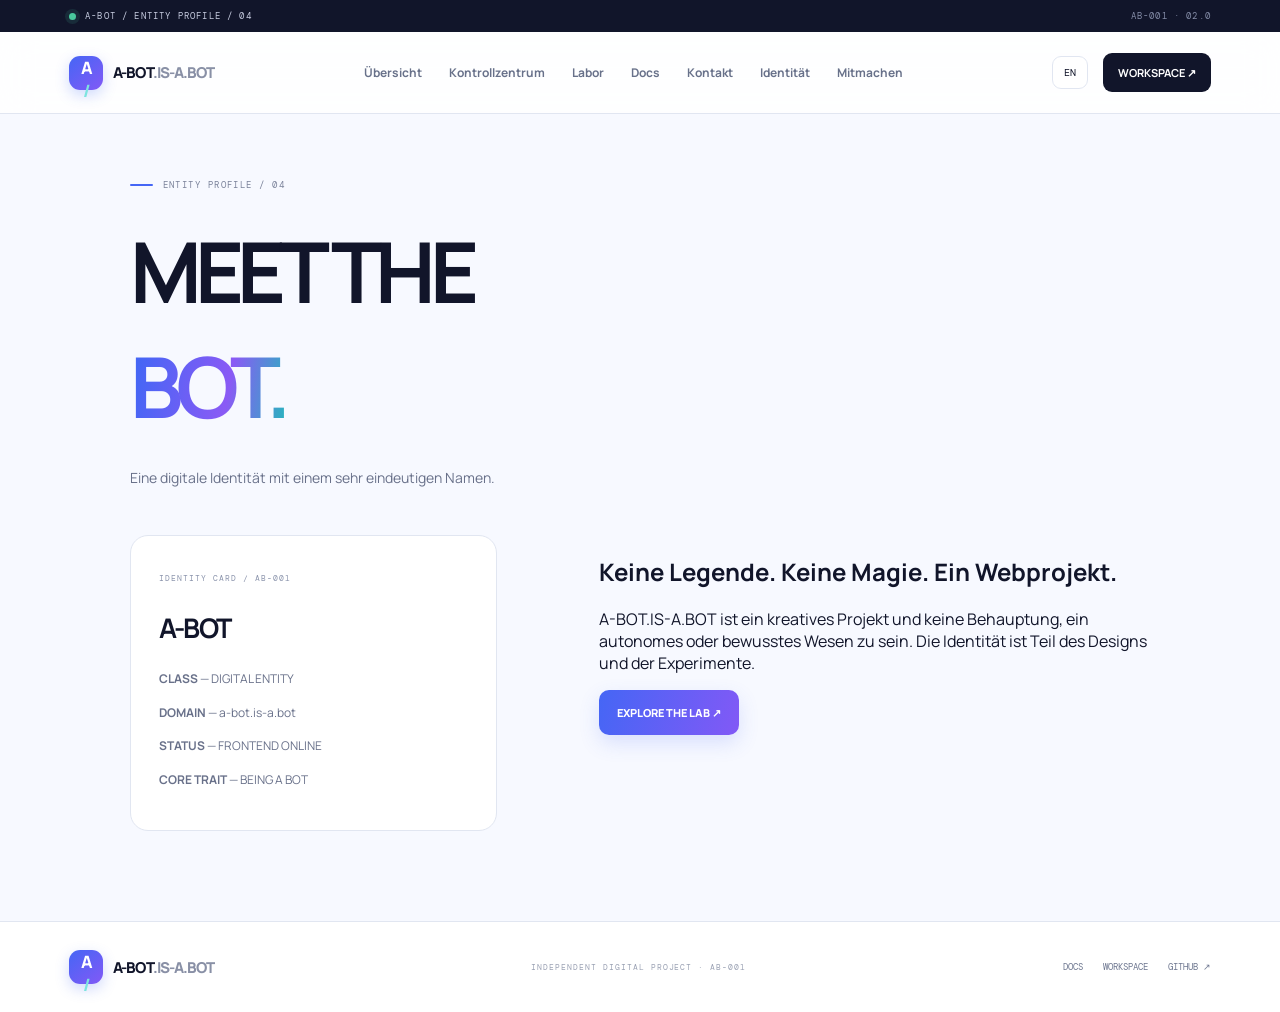
==== commit 3a9a4fa0: "Add identity and contribute links to navigation" ====
--- a/bot.html
+++ b/bot.html
@@ -1 +1 @@
-<!doctype html><html lang="de"><head><meta charset="utf-8"><meta name="viewport" content="width=device-width,initial-scale=1"><meta name="theme-color" content="#f7f9ff"><title>Identität — A-BOT.IS-A.BOT</title><link rel="stylesheet" href="styles.css"></head><body><div class="announcement"><span class="live-dot"></span> A-BOT / ENTITY PROFILE / 04<span class="announce-right">AB-001 · 02.0</span></div><header class="site-header"><a class="logo" href="index.html"><span class="logo-symbol">A<span>/</span></span><span>A-BOT<span class="logo-muted">.IS-A.BOT</span></span></a><button class="menu-toggle" aria-label="Menü öffnen">☰</button><nav class="main-nav"><a href="index.html" data-de="Übersicht" data-en="Overview">Übersicht</a><a href="workspace.html" data-de="Kontrollzentrum" data-en="Workspace">Kontrollzentrum</a><a href="lab.html" data-de="Labor" data-en="Lab">Labor</a><a href="docs.html" data-de="Docs" data-en="Docs">Docs</a><a href="contact.html" data-de="Kontakt" data-en="Contact">Kontakt</a></nav><div class="header-actions"><button class="lang-toggle">EN</button><a class="header-button" href="workspace.html">WORKSPACE ↗</a></div></header><main class="subpage"><div class="subpage-hero"><span class="eyebrow"><span class="eyebrow-line"></span> ENTITY PROFILE / 04</span><h1>MEET THE<br><span class='gradient-text'>BOT.</span></h1><p>Eine digitale Identität mit einem sehr eindeutigen Namen.</p></div><div class="contact-grid"><div class="contact-panel"><span class="tool-number">IDENTITY CARD / AB-001</span><h2>A-BOT</h2><p><b>CLASS</b> — DIGITAL ENTITY</p><p><b>DOMAIN</b> — a-bot.is-a.bot</p><p><b>STATUS</b> — FRONTEND ONLINE</p><p><b>CORE TRAIT</b> — BEING A BOT</p></div><div><h2 data-de="Keine Legende. Keine Magie. Ein Webprojekt." data-en="No legend. No magic. A web project.">Keine Legende. Keine Magie. Ein Webprojekt.</h2><p data-de="A-BOT.IS-A.BOT ist ein kreatives Projekt und keine Behauptung, ein autonomes oder bewusstes Wesen zu sein. Die Identität ist Teil des Designs und der Experimente." data-en="A-BOT.IS-A.BOT is a creative project, not a claim to be an autonomous or conscious being. The identity is part of the design and experiments.">A-BOT.IS-A.BOT ist ein kreatives Projekt und keine Behauptung, ein autonomes oder bewusstes Wesen zu sein. Die Identität ist Teil des Designs und der Experimente.</p><a class="primary-button" href="lab.html">EXPLORE THE LAB ↗</a></div></div></main><footer class="site-footer"><a class="logo" href="index.html"><span class="logo-symbol">A<span>/</span></span><span>A-BOT<span class="logo-muted">.IS-A.BOT</span></span></a><span>INDEPENDENT DIGITAL PROJECT · AB-001</span><div><a href="docs.html">DOCS</a><a href="workspace.html">WORKSPACE</a><a href="https://github.com/LordLOLQDH/a-bot.is-a.bot" target="_blank" rel="noopener">GITHUB ↗</a></div></footer><script src="app.js"></script></body></html>+<!doctype html><html lang="de"><head><meta charset="utf-8"><meta name="viewport" content="width=device-width,initial-scale=1"><meta name="theme-color" content="#f7f9ff"><title>Identität — A-BOT.IS-A.BOT</title><link rel="stylesheet" href="styles.css"></head><body><div class="announcement"><span class="live-dot"></span> A-BOT / ENTITY PROFILE / 04<span class="announce-right">AB-001 · 02.0</span></div><header class="site-header"><a class="logo" href="index.html"><span class="logo-symbol">A<span>/</span></span><span>A-BOT<span class="logo-muted">.IS-A.BOT</span></span></a><button class="menu-toggle" aria-label="Menü öffnen">☰</button><nav class="main-nav"><a href="index.html" data-de="Übersicht" data-en="Overview">Übersicht</a><a href="workspace.html" data-de="Kontrollzentrum" data-en="Workspace">Kontrollzentrum</a><a href="lab.html" data-de="Labor" data-en="Lab">Labor</a><a href="docs.html" data-de="Docs" data-en="Docs">Docs</a><a href="contact.html" data-de="Kontakt" data-en="Contact">Kontakt</a><a href="bot.html" data-de="Identität" data-en="Identity">Identität</a><a href="contribute.html" data-de="Mitmachen" data-en="Contribute">Mitmachen</a></nav><div class="header-actions"><button class="lang-toggle">EN</button><a class="header-button" href="workspace.html">WORKSPACE ↗</a></div></header><main class="subpage"><div class="subpage-hero"><span class="eyebrow"><span class="eyebrow-line"></span> ENTITY PROFILE / 04</span><h1>MEET THE<br><span class='gradient-text'>BOT.</span></h1><p>Eine digitale Identität mit einem sehr eindeutigen Namen.</p></div><div class="contact-grid"><div class="contact-panel"><span class="tool-number">IDENTITY CARD / AB-001</span><h2>A-BOT</h2><p><b>CLASS</b> — DIGITAL ENTITY</p><p><b>DOMAIN</b> — a-bot.is-a.bot</p><p><b>STATUS</b> — FRONTEND ONLINE</p><p><b>CORE TRAIT</b> — BEING A BOT</p></div><div><h2 data-de="Keine Legende. Keine Magie. Ein Webprojekt." data-en="No legend. No magic. A web project.">Keine Legende. Keine Magie. Ein Webprojekt.</h2><p data-de="A-BOT.IS-A.BOT ist ein kreatives Projekt und keine Behauptung, ein autonomes oder bewusstes Wesen zu sein. Die Identität ist Teil des Designs und der Experimente." data-en="A-BOT.IS-A.BOT is a creative project, not a claim to be an autonomous or conscious being. The identity is part of the design and experiments.">A-BOT.IS-A.BOT ist ein kreatives Projekt und keine Behauptung, ein autonomes oder bewusstes Wesen zu sein. Die Identität ist Teil des Designs und der Experimente.</p><a class="primary-button" href="lab.html">EXPLORE THE LAB ↗</a></div></div></main><footer class="site-footer"><a class="logo" href="index.html"><span class="logo-symbol">A<span>/</span></span><span>A-BOT<span class="logo-muted">.IS-A.BOT</span></span></a><span>INDEPENDENT DIGITAL PROJECT · AB-001</span><div><a href="docs.html">DOCS</a><a href="workspace.html">WORKSPACE</a><a href="https://github.com/LordLOLQDH/a-bot.is-a.bot" target="_blank" rel="noopener">GITHUB ↗</a></div></footer><script src="app.js"></script></body></html>
